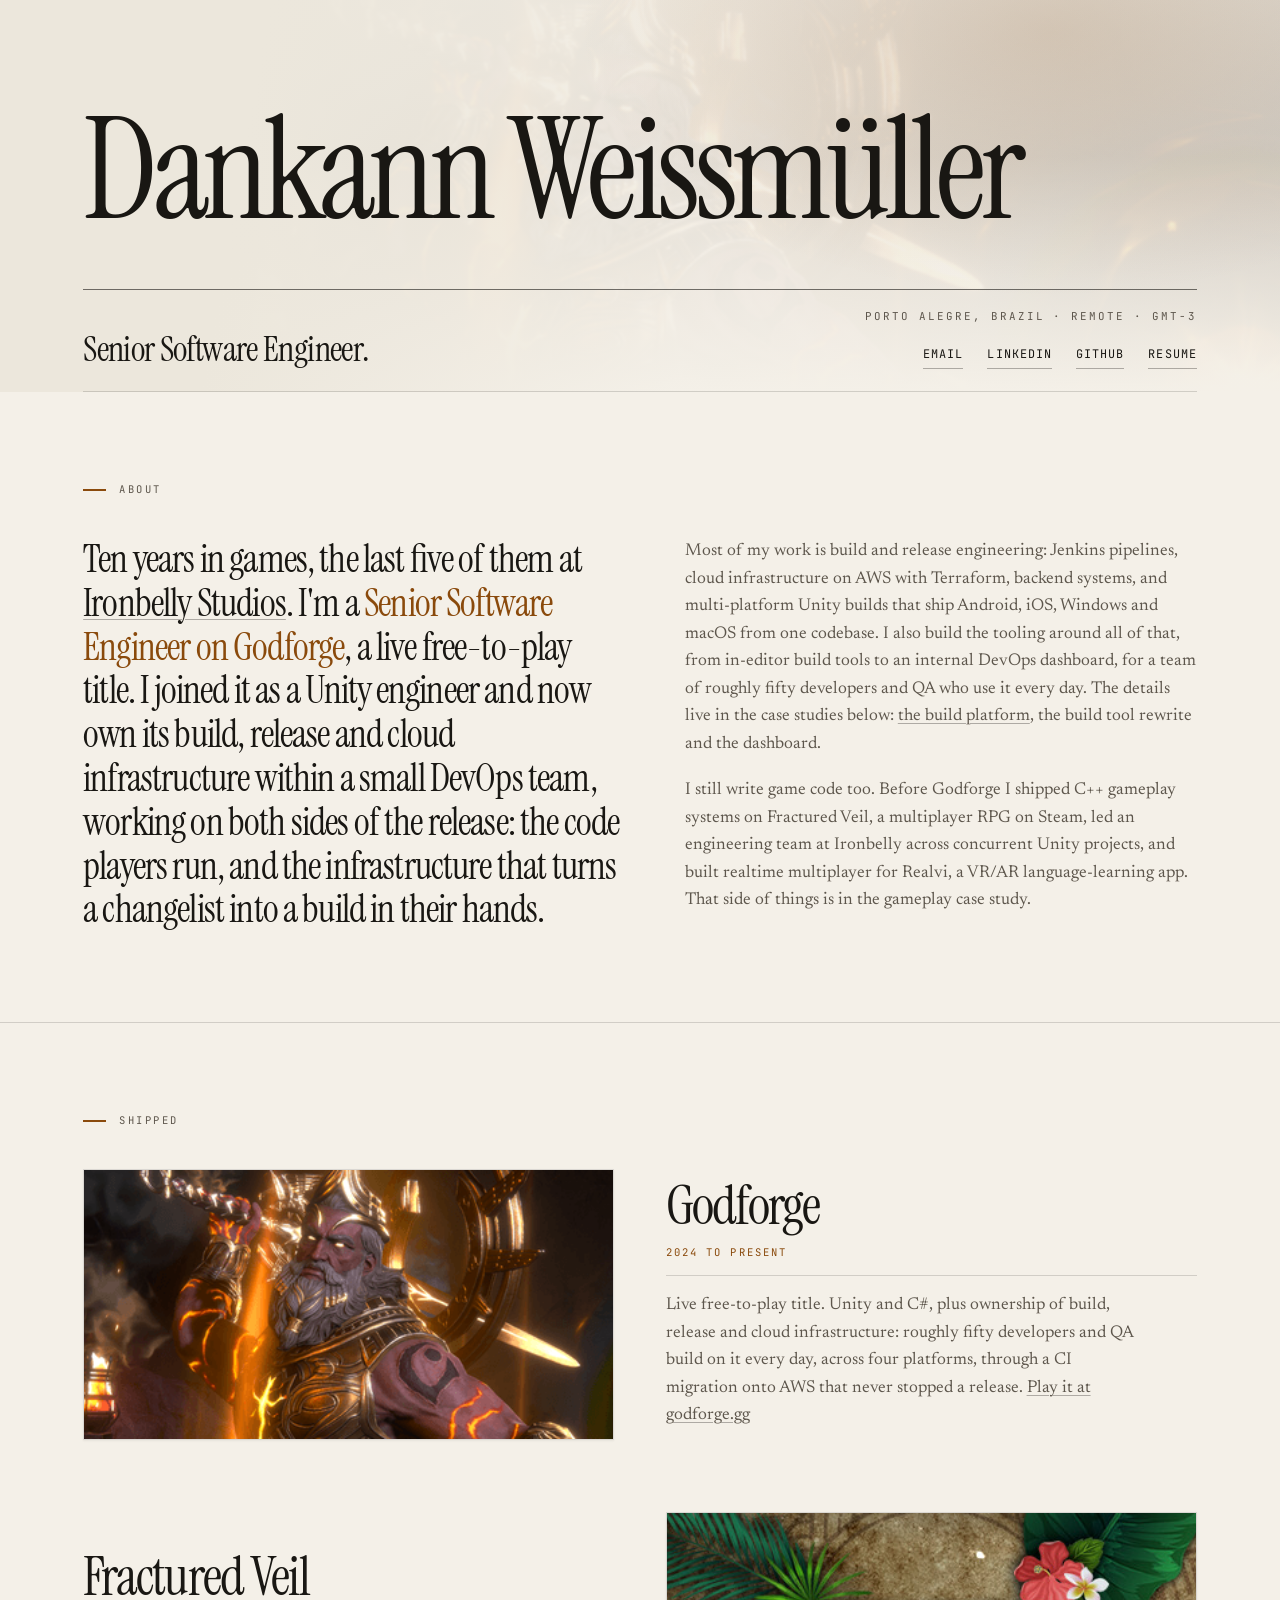
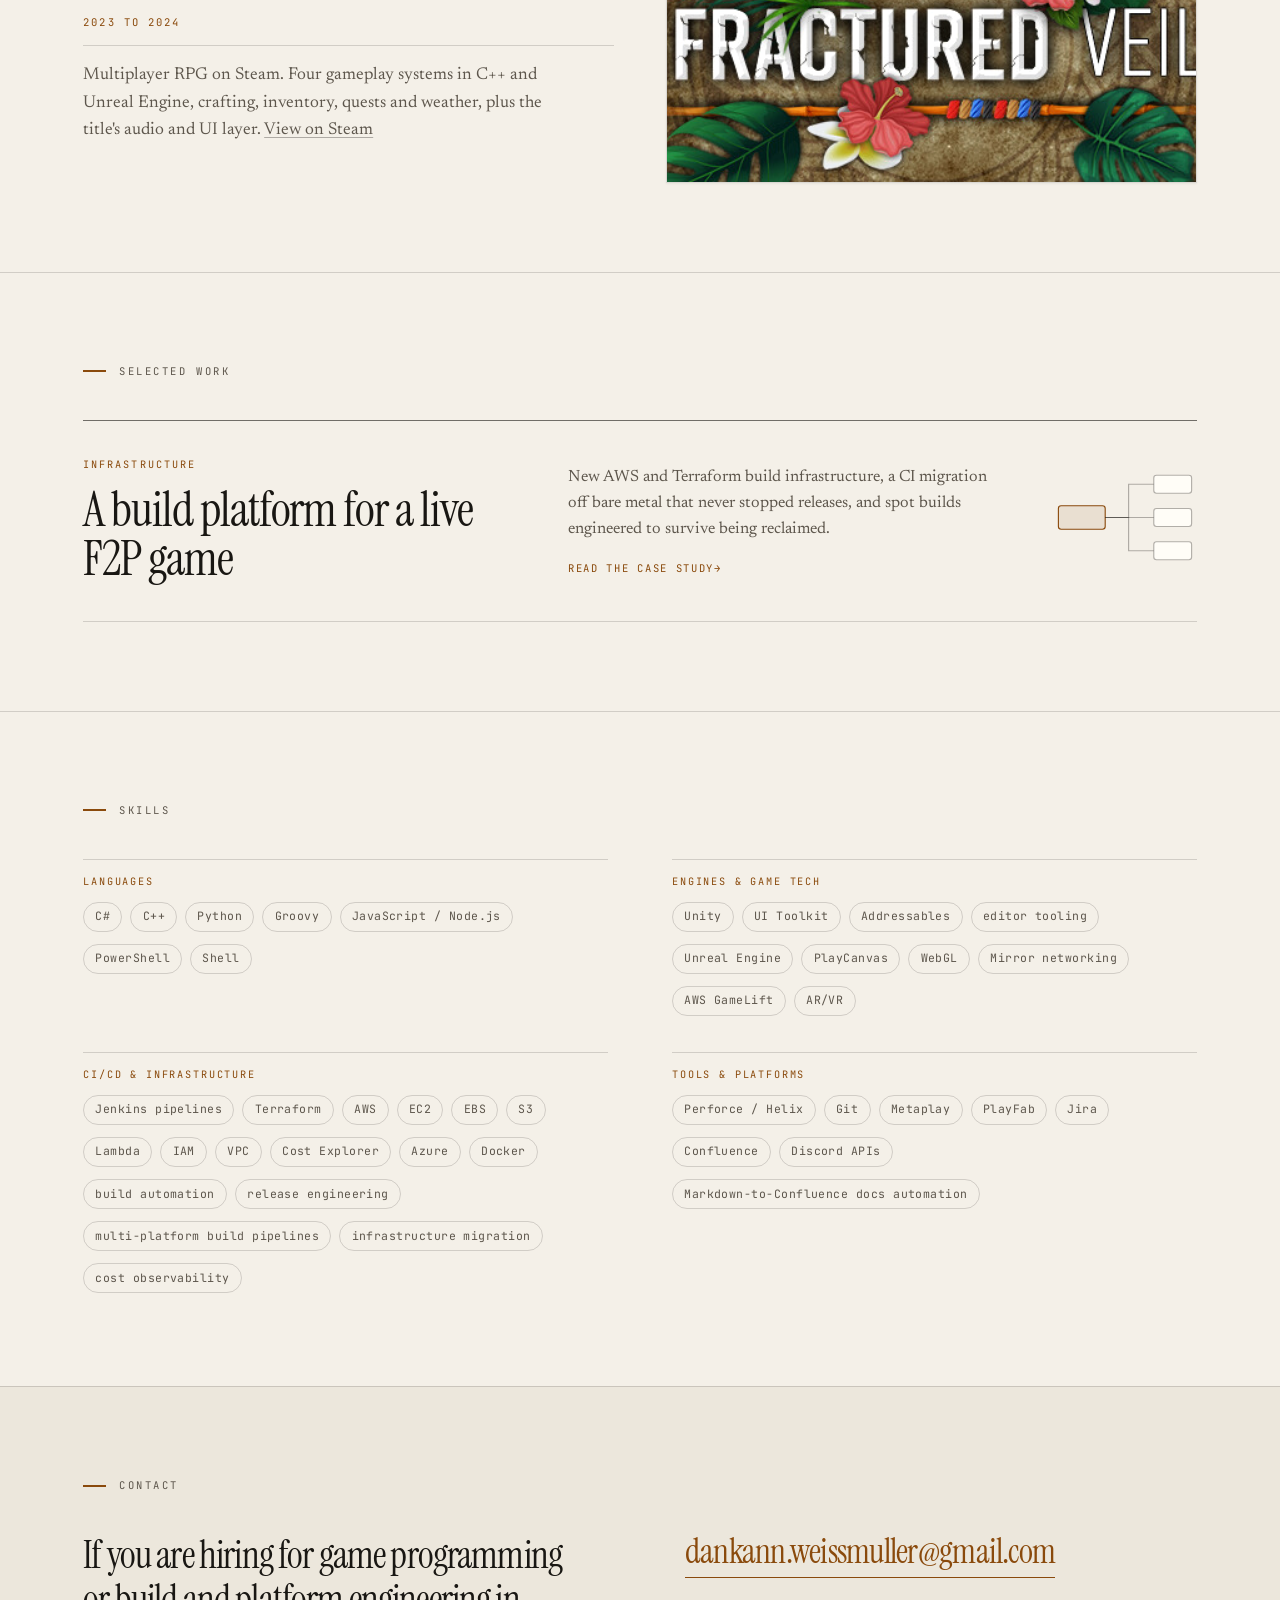
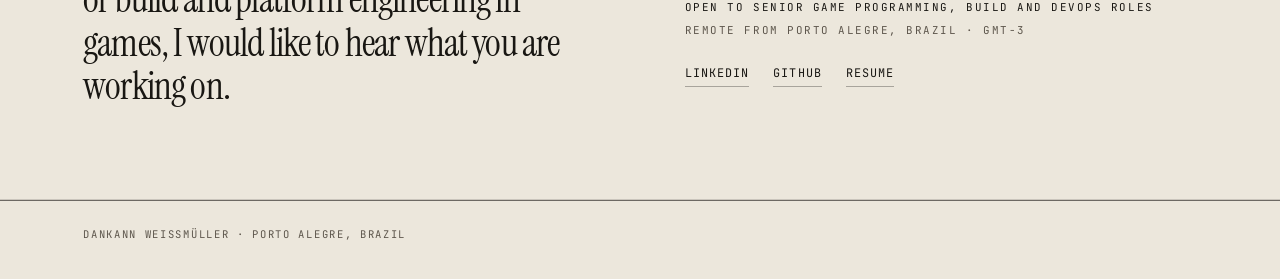
==== index.html @ a7f3e9cd "[Portfolio] Trim build platform passages, add masthead resume link, unpublish unreviewed case studie" ====
<!DOCTYPE html>
<html lang="en">
<head>
<meta charset="utf-8">
<meta name="viewport" content="width=device-width, initial-scale=1">
<title>Dankann Weissmüller · Senior Software Engineer</title>
<meta name="description" content="Senior software engineer, ten years in games. Unity and C# gameplay and editor tooling, plus the Jenkins, Terraform and AWS build infrastructure that ships live titles.">
<meta name="robots" content="index, follow">
<meta name="theme-color" content="#0c0b0a" media="(prefers-color-scheme: dark)">
<meta name="theme-color" content="#f4f0e8" media="(prefers-color-scheme: light)">
<meta property="og:type" content="website">
<meta property="og:title" content="Dankann Weissmüller · Senior Software Engineer">
<meta property="og:description" content="Senior software engineer in games. Unity, C#, Jenkins, Terraform, AWS.">
<meta property="og:url" content="https://dankann.github.io/">
<meta property="og:image" content="https://dankann.github.io/assets/img/godforge.png">
<link rel="canonical" href="https://dankann.github.io/">
<link rel="icon" href="data:image/svg+xml,%3Csvg xmlns='http://www.w3.org/2000/svg' viewBox='0 0 64 64'%3E%3Crect width='64' height='64' rx='13' fill='%230e1014'/%3E%3Ctext x='32' y='41' text-anchor='middle' font-family='Helvetica,Arial,sans-serif' font-size='24' font-weight='700' letter-spacing='-1' fill='%23e0a458'%3EDW%3C/text%3E%3C/svg%3E">
<link rel="preconnect" href="https://fonts.googleapis.com">
<link rel="preconnect" href="https://fonts.gstatic.com" crossorigin>
<link rel="stylesheet" href="https://fonts.googleapis.com/css2?family=Instrument+Serif:ital@0;1&family=JetBrains+Mono:wght@400;500&family=Newsreader:opsz,wght@6..72,400;6..72,600&display=swap">
<link rel="stylesheet" href="style.css">
<script type="application/ld+json">
{
  "@context": "https://schema.org",
  "@type": "ProfilePage",
  "mainEntity": {
    "@type": "Person",
    "name": "Dankann Weissmüller",
    "jobTitle": "Senior Software Engineer",
    "url": "https://dankann.github.io/",
    "image": "https://dankann.github.io/assets/img/godforge.png",
    "sameAs": [
      "https://www.linkedin.com/in/dankannweissmuller",
      "https://github.com/Dankann"
    ]
  }
}
</script>
</head>
<body class="motion-reveal">

<header class="masthead">
  <div class="mast-art" aria-hidden="true"><img src="assets/img/godforge.png" alt="" width="640" height="200"></div>
  <div class="mast-scrim" aria-hidden="true"></div>
  <div class="wrap">
    <h1>Dankann Weissmüller</h1>
    <div class="mast-rule">
      <p class="tagline">Senior Software Engineer.</p>
      <div class="mast-side">
        <p class="meta">Porto Alegre, Brazil · Remote · GMT-3</p>
        <ul class="links">
          <li><a href="mailto:dankann.weissmuller@gmail.com">Email</a></li>
          <li><a href="https://www.linkedin.com/in/dankannweissmuller" rel="me noopener">LinkedIn</a></li>
          <li><a href="https://github.com/Dankann" rel="me noopener">GitHub</a></li>
          <li><a href="Dankann-Weissmuller-Resume.pdf" download>Resume</a></li>
        </ul>
      </div>
    </div>
  </div>
</header>

<main>

<section id="about">
  <div class="wrap">
    <p class="eyebrow">About</p>
    <div class="about-grid">
      <p class="standfirst reveal">Ten years in games, the last five of them at <a href="https://www.ironbellystudios.com/" rel="noopener">Ironbelly Studios</a>. I'm a <strong>Senior Software Engineer on Godforge</strong>, a live free-to-play title. I joined it as a Unity engineer and now own its build, release and cloud infrastructure within a small DevOps team, working on both sides of the release: the code players run, and the infrastructure that turns a changelist into a build in their hands.</p>
      <div class="rest reveal">
        <p>Most of my work is build and release engineering: Jenkins pipelines, cloud infrastructure on AWS with Terraform, backend systems, and multi-platform Unity builds that ship Android, iOS, Windows and macOS from one codebase. I also build the tooling around all of that, from in-editor build tools to an internal DevOps dashboard, for a team of roughly fifty developers and QA who use it every day. The details live in the case studies below: <a href="work/build-platform.html">the build platform</a>, the build tool rewrite and the dashboard.</p>
        <p>I still write game code too. Before Godforge I shipped C++ gameplay systems on Fractured Veil, a multiplayer RPG on Steam, led an engineering team at Ironbelly across concurrent Unity projects, and built realtime multiplayer for Realvi, a VR/AR language-learning app. That side of things is in the gameplay case study.</p>
      </div>
    </div>
  </div>
</section>

<section id="shipped">
  <div class="wrap">
    <p class="eyebrow">Shipped</p>
    <ul class="plates">
      <li class="plate reveal">
        <div class="frame"><a href="https://godforge.gg/" rel="noopener"><img src="assets/img/godforge.png" alt="Godforge key art" width="640" height="200" loading="lazy"><video class="hover-vid" src="assets/vid/godforge.mp4" muted loop playsinline preload="none" aria-hidden="true" tabindex="-1"></video></a></div>
        <div>
          <span class="title"><a href="https://godforge.gg/" rel="noopener">Godforge</a></span>
          <span class="when">2024 to present</span>
          <span class="what">Live free-to-play title. Unity and C#, plus ownership of build, release and cloud infrastructure: roughly fifty developers and QA build on it every day, across four platforms, through a CI migration onto AWS that never stopped a release. <a href="https://godforge.gg/" rel="noopener">Play it at godforge.gg</a></span>
        </div>
      </li>
      <li class="plate reveal">
        <div class="frame"><a href="https://store.steampowered.com/app/1128500/Fractured_Veil/" rel="noopener"><img src="assets/img/fractured-veil.jpg" alt="Fractured Veil key art" width="460" height="215" loading="lazy"><video class="hover-vid" src="assets/vid/fractured-veil.mp4" muted loop playsinline preload="none" aria-hidden="true" tabindex="-1"></video></a></div>
        <div>
          <span class="title"><a href="https://store.steampowered.com/app/1128500/Fractured_Veil/" rel="noopener">Fractured Veil</a></span>
          <span class="when">2023 to 2024</span>
          <span class="what">Multiplayer RPG on Steam. Four gameplay systems in C++ and Unreal Engine, crafting, inventory, quests and weather, plus the title's audio and UI layer. <a href="https://store.steampowered.com/app/1128500/Fractured_Veil/" rel="noopener">View on Steam</a></span>
        </div>
      </li>
    </ul>
  </div>
</section>

<section id="work">
  <div class="wrap">
    <p class="eyebrow">Selected work</p>
    <ul class="index">
      <li><a href="work/build-platform.html">
        <div>
          <p class="k">Infrastructure</p>
          <h3>A build platform for a live F2P game</h3>
        </div>
        <div class="col2">
          <p>New AWS and Terraform build infrastructure, a CI migration off bare metal that never stopped releases, and spot builds engineered to survive being reclaimed.</p>
          <span class="more">Read the case study</span>
        </div>
        <svg class="fig" viewBox="0 0 160 110" aria-hidden="true" focusable="false">
          <rect class="dg-box-accent" x="6" y="42" width="52" height="26" rx="3"/>
          <path class="dg-line" d="M58,55 H84 V18 H112"/>
          <path class="dg-line" d="M58,55 H112"/>
          <path class="dg-line" d="M58,55 H84 V92 H112"/>
          <rect class="dg-box" x="112" y="8" width="42" height="20" rx="3"/>
          <rect class="dg-box" x="112" y="45" width="42" height="20" rx="3"/>
          <rect class="dg-box" x="112" y="82" width="42" height="20" rx="3"/>
        </svg>
      </a></li>
    </ul>
  </div>
</section>

<section id="skills">
  <div class="wrap">
    <p class="eyebrow">Skills</p>
    <dl class="skills">
      <div class="reveal">
        <dt>Languages</dt>
        <dd>
          <ul class="tags">
            <li>C#</li>
            <li>C++</li>
            <li>Python</li>
            <li>Groovy</li>
            <li>JavaScript / Node.js</li>
            <li>PowerShell</li>
            <li>Shell</li>
          </ul>
        </dd>
      </div>
      <div class="reveal">
        <dt>Engines &amp; game tech</dt>
        <dd>
          <ul class="tags">
            <li>Unity</li>
            <li>UI Toolkit</li>
            <li>Addressables</li>
            <li>editor tooling</li>
            <li>Unreal Engine</li>
            <li>PlayCanvas</li>
            <li>WebGL</li>
            <li>Mirror networking</li>
            <li>AWS GameLift</li>
            <li>AR/VR</li>
          </ul>
        </dd>
      </div>
      <div class="reveal">
        <dt>CI/CD &amp; infrastructure</dt>
        <dd>
          <ul class="tags">
            <li>Jenkins pipelines</li>
            <li>Terraform</li>
            <li>AWS</li>
            <li>EC2</li>
            <li>EBS</li>
            <li>S3</li>
            <li>Lambda</li>
            <li>IAM</li>
            <li>VPC</li>
            <li>Cost Explorer</li>
            <li>Azure</li>
            <li>Docker</li>
            <li>build automation</li>
            <li>release engineering</li>
            <li>multi-platform build pipelines</li>
            <li>infrastructure migration</li>
            <li>cost observability</li>
          </ul>
        </dd>
      </div>
      <div class="reveal">
        <dt>Tools &amp; platforms</dt>
        <dd>
          <ul class="tags">
            <li>Perforce / Helix</li>
            <li>Git</li>
            <li>Metaplay</li>
            <li>PlayFab</li>
            <li>Jira</li>
            <li>Confluence</li>
            <li>Discord APIs</li>
            <li>Markdown-to-Confluence docs automation</li>
          </ul>
        </dd>
      </div>
    </dl>
  </div>
</section>

<section id="contact">
  <div class="wrap">
    <p class="eyebrow">Contact</p>
    <div class="contact-grid">
      <p class="invite reveal">If you are hiring for game programming or build and platform engineering in games, I would like to hear what you are working on.</p>
      <div class="contact-side reveal">
        <a class="cta" href="mailto:dankann.weissmuller@gmail.com">dankann.weissmuller@gmail.com</a>
        <p class="status">
          <span>Open to senior game programming, build and DevOps roles</span>
          <span>Remote from Porto Alegre, Brazil · GMT-3</span>
        </p>
        <ul class="links">
          <li><a href="https://www.linkedin.com/in/dankannweissmuller" rel="me noopener">LinkedIn</a></li>
          <li><a href="https://github.com/Dankann" rel="me noopener">GitHub</a></li>
          <li><a href="Dankann-Weissmuller-Resume.pdf" download>Resume</a></li>
        </ul>
      </div>
    </div>
  </div>
</section>

</main>

<footer>
  <div class="wrap">
    <p class="colophon">Dankann Weissmüller · Porto Alegre, Brazil</p>
  </div>
</footer>

<script src="assets/js/hover-video.js" defer></script>
</body>
</html>
---- style.css ----
/* Dankann Weissmüller, portfolio
   Editorial structure, cinematic surface. Dark first, light presentable.
   Motion is layered and gated at the bottom of this file. */

:root {
  --bg: #0c0b0a;
  --bg-deep: #070706;
  --panel: #141210;
  --text: #f3ede3;
  --muted: #9d9488;
  --line: rgba(243, 237, 227, 0.14);
  --line2: rgba(243, 237, 227, 0.32);
  --rule: rgba(243, 237, 227, 0.55);
  --accent: #e0a458;
  --accent-soft: rgba(224, 164, 88, 0.13);
  --glow: rgba(224, 164, 88, 0.26);
  --art-filter: saturate(1.02) contrast(1.04) brightness(0.86);
  --plate-shadow: 0 24px 60px rgba(0, 0, 0, 0.5);

  --serif: "Instrument Serif", Georgia, "Times New Roman", serif;
  --body: "Newsreader", Georgia, "Times New Roman", serif;
  --mono: "JetBrains Mono", ui-monospace, SFMono-Regular, "SF Mono", Menlo, Consolas, monospace;

  --wrap: 76rem;
  --prose: 34rem;
  --gut: clamp(1.25rem, 4vw, 3.25rem);
}

@media (prefers-color-scheme: light) {
  :root {
    --bg: #f4f0e8;
    --bg-deep: #ece7dc;
    --panel: #fffdf7;
    --text: #191713;
    --muted: #5d564c;
    --line: rgba(25, 23, 19, 0.16);
    --line2: rgba(25, 23, 19, 0.32);
    --rule: rgba(25, 23, 19, 0.6);
    --accent: #8a4a0c;
    --accent-soft: rgba(138, 74, 12, 0.1);
    --glow: rgba(138, 74, 12, 0.16);
    --art-filter: saturate(1.01) contrast(1.02);
    --plate-shadow: 0 1px 2px rgba(20, 20, 20, 0.06);
  }
}

*,
*::before,
*::after {
  box-sizing: border-box;
}

html {
  -webkit-text-size-adjust: 100%;
  scroll-behavior: smooth;
}

body {
  margin: 0;
  background: var(--bg);
  color: var(--text);
  font-family: var(--body);
  font-size: 1.075rem;
  line-height: 1.6;
  font-feature-settings: "kern", "liga";
  -webkit-font-smoothing: antialiased;
  overflow-wrap: break-word;
}

img {
  display: block;
  max-width: 100%;
}

p {
  margin: 0 0 1.1em;
  text-wrap: pretty;
}

h1,
h2,
h3 {
  margin: 0;
  font-family: var(--serif);
  font-weight: 400;
  line-height: 1.03;
  letter-spacing: -0.022em;
}

a {
  color: inherit;
  text-decoration-color: var(--line2);
  text-underline-offset: 3px;
  text-decoration-thickness: 1px;
}

a:hover {
  color: var(--accent);
  text-decoration-color: var(--accent);
}

:focus-visible {
  outline: 2px solid var(--accent);
  outline-offset: 3px;
  border-radius: 2px;
}

ul {
  margin: 0 0 1.1em;
  padding-left: 1.1em;
}

li {
  margin-bottom: 0.35em;
}

code {
  font-family: var(--mono);
  font-size: 0.85em;
}

.wrap {
  width: 100%;
  max-width: var(--wrap);
  margin: 0 auto;
  padding: 0 var(--gut);
}

/* Masthead ------------------------------------------------------------- */

.masthead {
  position: relative;
  isolation: isolate;
  overflow: hidden;
  padding: clamp(3rem, 9vw, 6.5rem) 0 0;
  background: var(--bg-deep);
}

.mast-art {
  position: absolute;
  inset: 0;
  z-index: -2;
}

.mast-art img {
  width: 100%;
  height: 100%;
  object-fit: cover;
  object-position: 68% 40%;
  filter: saturate(0.85) contrast(1.05) brightness(0.5);
  transform-origin: 60% 45%;
}

@media (prefers-color-scheme: light) {
  .mast-art img {
    filter: saturate(0.9) contrast(1.02) brightness(1.02);
    opacity: 0.5;
  }
}

.mast-scrim {
  position: absolute;
  inset: 0;
  z-index: -1;
  background:
    radial-gradient(46rem 26rem at 82% 8%, var(--glow), transparent 64%),
    linear-gradient(100deg, var(--bg-deep) 22%, rgba(12, 11, 10, 0.72) 52%, rgba(12, 11, 10, 0.42) 100%),
    linear-gradient(180deg, rgba(12, 11, 10, 0.5) 0%, rgba(12, 11, 10, 0.1) 40%, var(--bg) 100%);
}

@media (prefers-color-scheme: light) {
  .mast-scrim {
    background:
      radial-gradient(46rem 26rem at 82% 8%, var(--glow), transparent 64%),
      linear-gradient(100deg, var(--bg-deep) 20%, rgba(244, 240, 232, 0.8) 55%, rgba(244, 240, 232, 0.6) 100%),
      linear-gradient(180deg, rgba(244, 240, 232, 0.5) 0%, rgba(244, 240, 232, 0.2) 40%, var(--bg) 100%);
  }
}

.masthead h1 {
  font-size: clamp(3rem, 1.3rem + 9.4vw, 9.25rem);
  letter-spacing: -0.038em;
  line-height: 0.94;
  margin: 0 0 clamp(1.75rem, 5vw, 3.25rem);
  max-width: 18ch;
}

.mast-rule {
  display: grid;
  gap: 1.35rem;
  padding: 1.15rem 0 1.35rem;
  border-top: 1px solid var(--rule);
  border-bottom: 1px solid var(--line);
}

.tagline {
  font-family: var(--serif);
  font-size: clamp(1.45rem, 1.1rem + 1.5vw, 2.2rem);
  line-height: 1.12;
  letter-spacing: -0.018em;
  margin: 0;
}

.meta {
  font-family: var(--mono);
  font-size: 0.68rem;
  letter-spacing: 0.18em;
  text-transform: uppercase;
  color: var(--muted);
  margin: 0;
}

.links {
  display: flex;
  flex-wrap: wrap;
  gap: 0.45rem 1.5rem;
  list-style: none;
  margin: 0;
  padding: 0;
}

.links li {
  margin: 0;
}

.links a {
  display: inline-block;
  font-family: var(--mono);
  font-size: 0.74rem;
  letter-spacing: 0.09em;
  text-transform: uppercase;
  text-decoration: none;
  padding-bottom: 0.2rem;
  border-bottom: 1px solid var(--line2);
}

.links a:hover {
  border-color: var(--accent);
}

/* Sections ------------------------------------------------------------- */

section {
  padding: clamp(3.25rem, 7vw, 6rem) 0;
}

section + section {
  border-top: 1px solid var(--line);
}

.eyebrow {
  display: flex;
  align-items: center;
  gap: 0.85rem;
  font-family: var(--mono);
  font-size: 0.66rem;
  letter-spacing: 0.24em;
  text-transform: uppercase;
  color: var(--muted);
  margin: 0 0 clamp(1.75rem, 4vw, 2.5rem);
}

.eyebrow::before {
  content: "";
  width: 1.4rem;
  height: 2px;
  flex: none;
  background: var(--accent);
}

/* About ---------------------------------------------------------------- */

.about-grid {
  display: grid;
  gap: 1.75rem;
}

.standfirst {
  font-family: var(--serif);
  font-size: clamp(1.5rem, 1.15rem + 1.75vw, 2.4rem);
  line-height: 1.14;
  letter-spacing: -0.022em;
  margin: 0;
}

.standfirst strong {
  font-weight: 400;
  color: var(--accent);
}

.rest {
  color: var(--muted);
  max-width: var(--prose);
}

.rest p:last-child {
  margin-bottom: 0;
}

.rest strong {
  color: var(--text);
  font-weight: 600;
}

/* Shipped, as plates --------------------------------------------------- */

.plates {
  list-style: none;
  margin: 0;
  padding: 0;
  display: grid;
  gap: clamp(2.5rem, 6vw, 4.5rem);
}

.plate {
  display: grid;
  gap: 1.25rem;
  margin: 0;
}

.frame {
  position: relative;
  overflow: hidden;
  background: var(--panel);
  border: 1px solid var(--line);
  box-shadow: var(--plate-shadow);
}

.hover-vid {
  position: absolute;
  inset: 0;
  width: 100%;
  height: 100%;
  object-fit: cover;
  opacity: 0;
  transition: opacity 0.35s ease;
  pointer-events: none;
}

.frame.playing .hover-vid {
  opacity: 1;
}

body.motion-off .hover-vid {
  transition: none;
}

.frame img {
  width: 100%;
  height: clamp(10rem, 30vw, 15rem);
  object-fit: cover;
  object-position: 50% 42%;
  filter: var(--art-filter);
}

.frame::after {
  content: "";
  position: absolute;
  inset: 0;
  background: linear-gradient(180deg, transparent 45%, rgba(7, 7, 6, 0.35) 100%);
  pointer-events: none;
}

@media (prefers-color-scheme: light) {
  .frame::after {
    display: none;
  }
}

.plate .frame a {
  display: block;
}

.plate .title {
  display: block;
  font-family: var(--serif);
  font-size: clamp(2.1rem, 1.4rem + 2.6vw, 3.4rem);
  line-height: 0.98;
  letter-spacing: -0.032em;
  margin-bottom: 0.7rem;
}

.plate .title a {
  color: inherit;
  text-decoration: none;
}

.plate .title a:hover {
  color: var(--accent);
}

.plate .when {
  display: block;
  font-family: var(--mono);
  font-size: 0.66rem;
  letter-spacing: 0.2em;
  text-transform: uppercase;
  color: var(--accent);
  margin-bottom: 1rem;
  padding-bottom: 0.9rem;
  border-bottom: 1px solid var(--line);
}

.plate .what {
  display: block;
  color: var(--muted);
  max-width: 30rem;
}

/* Selected work, as an index ------------------------------------------- */

.index {
  list-style: none;
  margin: 0;
  padding: 0;
  border-top: 1px solid var(--rule);
}

.index li {
  margin: 0;
  border-bottom: 1px solid var(--line);
}

.index a {
  display: grid;
  gap: 1rem;
  padding: 1.7rem 0;
  text-decoration: none;
}

.index .k {
  font-family: var(--mono);
  font-size: 0.64rem;
  letter-spacing: 0.2em;
  text-transform: uppercase;
  color: var(--accent);
  margin: 0 0 0.8rem;
}

.index h3 {
  font-size: clamp(1.65rem, 1.15rem + 2.3vw, 3.05rem);
  max-width: 22ch;
}

.index p {
  color: var(--muted);
  max-width: 30rem;
  font-size: 1.02rem;
  margin: 0;
}

.index .col2 {
  display: grid;
  gap: 1.1rem;
  justify-items: start;
}

.index .more {
  font-family: var(--mono);
  font-size: 0.66rem;
  letter-spacing: 0.16em;
  text-transform: uppercase;
  color: var(--accent);
}

.index .more::after {
  content: " \2192";
  display: inline-block;
}

/* Schematic fragments. Desktop only, the index stays text on small screens. */
.index .fig {
  display: none;
  width: 100%;
  height: auto;
}

/* Skills --------------------------------------------------------------- */

.skills {
  display: grid;
  gap: 2rem;
  margin: 0;
}

.skills dt {
  font-family: var(--mono);
  font-size: 0.64rem;
  letter-spacing: 0.18em;
  text-transform: uppercase;
  color: var(--accent);
  margin-bottom: 0.7rem;
  padding-top: 0.9rem;
  border-top: 1px solid var(--line);
}

.skills dd {
  margin: 0;
  color: var(--muted);
  font-size: 1.02rem;
}

.skills .tags {
  list-style: none;
  margin: 0;
  padding: 0;
  display: flex;
  flex-wrap: wrap;
  gap: 0.5rem;
}

.skills .tags li {
  font-family: var(--mono);
  font-size: 0.72rem;
  letter-spacing: 0.04em;
  padding: 0.3rem 0.7rem;
  border: 1px solid var(--line);
  border-radius: 999px;
  color: var(--muted);
}

/* Footer --------------------------------------------------------------- */

footer {
  border-top: 1px solid var(--rule);
  padding: 2.75rem 0 4.5rem;
  background: var(--bg-deep);
}

footer .links {
  margin-bottom: 1.5rem;
}

/* Home page: the contact panel above already carries the links. */
body:has(#contact) footer {
  padding: 1.6rem 0 2.25rem;
}

.colophon {
  font-family: var(--mono);
  font-size: 0.66rem;
  letter-spacing: 0.16em;
  text-transform: uppercase;
  color: var(--muted);
  margin: 0;
}

@media (min-width: 52rem) {
  .mast-rule {
    grid-template-columns: 1fr auto;
    align-items: end;
    gap: 2.5rem;
  }

  .mast-side {
    display: grid;
    gap: 1rem;
    justify-items: end;
    text-align: right;
  }

  .about-grid {
    grid-template-columns: 1.05fr 1fr;
    gap: clamp(2rem, 5vw, 5rem);
    align-items: start;
  }

  .plate {
    grid-template-columns: 1fr 1fr;
    gap: clamp(1.75rem, 4vw, 4rem);
    align-items: center;
  }

  .plate:nth-child(even) .frame {
    order: 2;
  }

  .frame img {
    height: clamp(12rem, 21vw, 18rem);
  }

  .index a {
    grid-template-columns: 1fr 1fr 9rem;
    gap: clamp(1.5rem, 3.5vw, 3.75rem);
    align-items: start;
    padding: 2.25rem 0;
  }

  .index .col2 {
    padding-top: 0.45rem;
  }

  .index .fig {
    display: block;
    margin-top: 0.7rem;
  }

  .skills {
    grid-template-columns: 1fr 1fr;
    gap: 2rem clamp(2rem, 5vw, 5rem);
  }
}

/* Contact ---------------------------------------------------------------- */

/* The closing panel owns every contact link on the page, so the footer below
   it is a colophon only. One entry point per destination. */
#contact {
  background: var(--bg-deep);
  border-bottom: 1px solid var(--line);
}

.contact-grid {
  display: grid;
  gap: 2rem;
}

.invite {
  font-family: var(--serif);
  font-size: clamp(1.5rem, 1.15rem + 1.75vw, 2.4rem);
  line-height: 1.14;
  letter-spacing: -0.022em;
  margin: 0;
  max-width: 30ch;
}

.contact-side {
  display: grid;
  gap: 1.35rem;
  justify-items: start;
  align-content: start;
}

.cta {
  font-family: var(--serif);
  font-size: clamp(1.35rem, 1rem + 1.6vw, 2.1rem);
  line-height: 1.1;
  letter-spacing: -0.022em;
  text-decoration: none;
  color: var(--accent);
  padding-bottom: 0.35rem;
  border-bottom: 1px solid var(--accent);
  overflow-wrap: anywhere;
}

.cta:hover {
  color: var(--text);
  border-color: var(--text);
}

/* The status line: availability, location, timezone. One mono line per
   fact, no widget chrome, no indicator dot. */
.status {
  display: grid;
  gap: 0.4rem;
  font-family: var(--mono);
  font-size: 0.68rem;
  letter-spacing: 0.14em;
  text-transform: uppercase;
  line-height: 1.5;
  color: var(--muted);
  margin: 0;
}

.status span:first-child {
  color: var(--text);
}

@media (min-width: 52rem) {
  .contact-grid {
    grid-template-columns: 1.05fr 1fr;
    gap: clamp(2rem, 5vw, 5rem);
    align-items: start;
  }
}

/* Technical detail disclosure -------------------------------------------- */

.detail {
  max-width: 38rem;
  margin: 2rem 0 0;
  padding: 0 0 0.25rem;
  border-top: 1px solid var(--line);
  border-bottom: 1px solid var(--line);
}

.detail > summary {
  display: flex;
  align-items: baseline;
  gap: 0.7rem;
  padding: 0.95rem 0;
  cursor: pointer;
  font-family: var(--mono);
  font-size: 0.68rem;
  letter-spacing: 0.16em;
  text-transform: uppercase;
  color: var(--accent);
  list-style: none;
}

.detail > summary::-webkit-details-marker {
  display: none;
}

.detail > summary::before {
  content: "+";
  font-size: 0.9rem;
  line-height: 1;
  color: var(--accent);
}

.detail[open] > summary::before {
  content: "\2212";
}

.detail > summary:hover {
  color: var(--text);
}

.detail > summary:hover::before {
  color: var(--text);
}

.detail ul {
  margin: 0 0 1.1rem;
  padding-left: 1.1em;
}

.detail ul li {
  color: var(--muted);
}

/* Case study ------------------------------------------------------------ */

.topbar {
  padding: 1.5rem 0 0;
  background: var(--bg-deep);
}

.back {
  font-family: var(--mono);
  font-size: 0.7rem;
  letter-spacing: 0.14em;
  text-transform: uppercase;
  text-decoration: none;
  color: var(--muted);
}

.back:hover {
  color: var(--accent);
}

.case-head {
  position: relative;
  isolation: isolate;
  overflow: hidden;
  padding: clamp(2.5rem, 7vw, 4.5rem) 0 2.75rem;
  background: var(--bg-deep);
}

.case-head::before {
  content: "";
  position: absolute;
  inset: 0;
  z-index: -1;
  background: radial-gradient(40rem 22rem at 86% -15%, var(--glow), transparent 68%);
}

.case-head .eyebrow {
  margin-bottom: 1.25rem;
}

.case-head h1 {
  font-size: clamp(2.2rem, 1.3rem + 4.2vw, 4.4rem);
  letter-spacing: -0.032em;
  max-width: 20ch;
  margin-bottom: 1.35rem;
}

.standfirst,
.case-head .standfirst {
  max-width: 44rem;
}

.case-head .standfirst {
  color: var(--text);
  font-size: clamp(1.2rem, 1rem + 1vw, 1.65rem);
  line-height: 1.28;
}

.case-head .standfirst a {
  text-decoration-color: var(--accent);
}

.facts {
  display: grid;
  grid-template-columns: repeat(auto-fit, minmax(9rem, 1fr));
  gap: 1.2rem 2rem;
  margin: 2.5rem 0 0;
  padding-top: 1.5rem;
  border-top: 1px solid var(--line);
}

.facts dt {
  font-family: var(--mono);
  font-size: 0.6rem;
  letter-spacing: 0.18em;
  text-transform: uppercase;
  color: var(--muted);
  margin-bottom: 0.35rem;
}

.facts dd {
  margin: 0;
  font-size: 0.98rem;
  line-height: 1.35;
  color: var(--text);
}

.case {
  padding: 3.25rem 0 5rem;
}

.case p,
.case ul,
.case h2 {
  max-width: 38rem;
}

.case p {
  color: var(--muted);
}

.case strong {
  color: var(--text);
  font-weight: 600;
}

.case h2 {
  font-size: clamp(1.55rem, 1.2rem + 1.1vw, 2.1rem);
  margin: 3.25rem 0 1.1rem;
  padding-top: 1.2rem;
  border-top: 1px solid var(--line);
}

.case h2:first-child {
  margin-top: 0;
  padding-top: 0;
  border-top: 0;
}

.case ul li {
  color: var(--muted);
  margin-bottom: 0.6em;
}

.case ul li::marker {
  color: var(--accent);
}

.stack {
  display: flex;
  flex-wrap: wrap;
  gap: 0.4rem;
  list-style: none;
  padding: 0;
  margin: 2.5rem 0 0;
  max-width: 38rem;
}

.stack li {
  font-family: var(--mono);
  font-size: 0.68rem;
  letter-spacing: 0.06em;
  padding: 0.3rem 0.6rem;
  border: 1px solid var(--line);
  color: var(--muted);
  background: var(--panel);
  margin: 0;
}

figure {
  max-width: 100%;
  margin: 2.75rem 0;
  padding: 1.35rem 1.35rem 1.1rem;
  background: var(--panel);
  border: 1px solid var(--line);
  overflow-x: auto;
}

figure svg {
  display: block;
  width: 100%;
  min-width: 44rem;
  height: auto;
}

figcaption {
  font-family: var(--mono);
  font-size: 0.7rem;
  line-height: 1.65;
  color: var(--muted);
  margin-top: 1rem;
  min-width: 44rem;
}

figure.video {
  padding: 0;
  overflow: hidden;
}

figure.video .frame {
  aspect-ratio: 16 / 9;
  border: 0;
  box-shadow: none;
}

figure.video .frame::after {
  display: none;
}

figure.video iframe {
  display: block;
  width: 100%;
  height: 100%;
  border: 0;
}

figure.video figcaption {
  min-width: 0;
  margin: 0;
  padding: 0.9rem 1.25rem 1rem;
}

/* Diagram primitives */

.dg-box {
  fill: var(--panel);
  stroke: var(--line2);
  stroke-width: 1.25;
}

.dg-box-accent {
  fill: var(--accent-soft);
  stroke: var(--accent);
  stroke-width: 1.25;
}

.dg-zone {
  fill: none;
  stroke: var(--line2);
  stroke-width: 1;
  stroke-dasharray: 5 5;
}

.dg-line {
  fill: none;
  stroke: var(--line2);
  stroke-width: 1.25;
}

.dg-line-accent {
  fill: none;
  stroke: var(--accent);
  stroke-width: 1.25;
}

.dg-arrow {
  fill: var(--line2);
}

.dg-arrow-accent {
  fill: var(--accent);
}

.dg-t {
  fill: var(--text);
  font-family: var(--body);
  font-size: 15px;
  font-weight: 600;
}

.dg-s {
  fill: var(--muted);
  font-family: var(--mono);
  font-size: 12px;
  letter-spacing: 0.04em;
}

.dg-a {
  fill: var(--accent);
  font-family: var(--body);
  font-size: 15px;
  font-weight: 600;
}

/* Projects page: per-title depth ---------------------------------------- */

/* Unfilled content. Deliberately loud: this must not reach production
   unnoticed. Search the project for "tbd" to find every one. */
.tbd {
  font-family: var(--mono);
  font-size: 0.82em;
  letter-spacing: 0.02em;
  color: var(--accent);
  background: var(--accent-soft);
  border-bottom: 1px dashed var(--accent);
  padding: 0.05em 0.3em;
}

.case .case-lede {
  max-width: 38rem;
  font-family: var(--serif);
  font-size: clamp(1.25rem, 1.05rem + 0.9vw, 1.7rem);
  line-height: 1.24;
  letter-spacing: -0.018em;
  color: var(--text);
  margin: 0 0 clamp(2.5rem, 6vw, 4rem);
}

/* Projects page: the timeline -------------------------------------------
   Read forwards, 2016 to 2019. One row per release: the year column is a
   real timeline, a continuous rule with a node at each year, and the row
   carries screenshot, title, summary and platform on one line. The
   contributions sit under it behind a disclosure. */

.case .case-lede {
  max-width: 38rem;
  font-family: var(--serif);
  font-size: clamp(1.25rem, 1.05rem + 0.9vw, 1.7rem);
  line-height: 1.24;
  letter-spacing: -0.018em;
  color: var(--text);
  margin: 0 0 clamp(2.5rem, 6vw, 4rem);
}

.rows {
  position: relative;
  list-style: none;
  margin: 0;
  padding: 0;
  border-top: 1px solid var(--rule);
}

/* The connecting rule, running down the year column through every
   release and fading out after the last one. */
.rows::before {
  content: "";
  position: absolute;
  left: 0.3rem;
  top: 3.1rem;
  bottom: 1.5rem;
  width: 1px;
  background: linear-gradient(180deg, var(--accent) 0%, var(--line2) 14%, var(--line2) 78%, transparent 100%);
}

.rows-head {
  display: none;
}

.row {
  position: relative;
  display: grid;
  gap: 0.75rem 1.25rem;
  margin: 0;
  padding: 1.3rem 0;
  border-bottom: 1px solid var(--line);
  align-items: start;
}

/* The year, and its node on the rule. */
.case .row-year {
  position: relative;
  display: block;
  padding-left: 1.5rem;
  font-family: var(--serif);
  font-size: clamp(1.5rem, 1.25rem + 1vw, 2.1rem);
  line-height: 1;
  letter-spacing: -0.03em;
  color: var(--accent);
}

.case .row-year::before {
  content: "";
  position: absolute;
  left: 0;
  top: 0.28em;
  width: 0.62rem;
  height: 0.62rem;
  background: var(--bg);
  border: 1px solid var(--accent);
  border-radius: 50%;
  box-shadow: 0 0 0 0.28rem var(--bg);
}

.row:hover .row-year::before {
  background: var(--accent);
}

.row-thumb.slot {
  margin: 0;
  max-width: 11rem;
}

.row-thumb .slot-label {
  font-size: 0.56rem;
}

.row-thumb img,
img.row-thumb {
  display: block;
  width: 100%;
  max-width: 11rem;
  height: auto;
  aspect-ratio: 16 / 9;
  object-fit: cover;
  border: 1px solid var(--line);
  filter: var(--art-filter);
}

.case .row-main h2 {
  font-size: clamp(1.15rem, 1rem + 0.7vw, 1.5rem);
  letter-spacing: -0.024em;
  margin: 0 0 0.35rem;
  padding: 0;
  border-top: 0;
  max-width: 24ch;
}

.case .row-what {
  color: var(--muted);
  font-size: 0.96rem;
  margin: 0;
  max-width: 34rem;
}

.case .row-spec {
  display: flex;
  flex-wrap: wrap;
  gap: 0.2rem 0.9rem;
  font-family: var(--mono);
  font-size: 0.6rem;
  letter-spacing: 0.16em;
  text-transform: uppercase;
  color: var(--muted);
  margin: 0;
}

.row-more .detail {
  margin: 0;
  border: 0;
  max-width: none;
}

.row-more .detail > summary {
  padding: 0.2rem 0;
  font-size: 0.62rem;
}

.case .title-links {
  font-family: var(--mono);
  font-size: 0.7rem;
  letter-spacing: 0.06em;
  color: var(--muted);
  margin: 0;
}

.case .rows-close {
  color: var(--muted);
  max-width: 38rem;
  margin: clamp(2rem, 4vw, 3rem) 0 0;
}

/* Screenshot placeholder, same box as a real image so the swap is free. */
.slot {
  display: grid;
  place-items: center;
  width: 100%;
  aspect-ratio: 16 / 9;
  background: var(--panel);
  border: 1px dashed var(--line2);
}

.slot-label {
  font-family: var(--mono);
  font-size: 0.62rem;
  letter-spacing: 0.18em;
  text-transform: uppercase;
  text-align: center;
  line-height: 1.7;
  color: var(--muted);
}

@media (min-width: 62rem) {
  .rows-head {
    display: grid;
    grid-template-columns: 6rem 11rem 1fr auto;
    column-gap: 1.75rem;
    padding: 0 0 0.65rem;
    font-family: var(--mono);
    font-size: 0.58rem;
    letter-spacing: 0.2em;
    text-transform: uppercase;
    color: var(--muted);
  }

  .rows-head span:last-child {
    text-align: right;
  }

  .rows::before {
    top: 4rem;
  }

  .row {
    grid-template-columns: 6rem 11rem 1fr auto;
    column-gap: 1.75rem;
    row-gap: 0.6rem;
    align-items: baseline;
  }

  .row-thumb.slot,
  .row-thumb {
    grid-row: span 2;
    align-self: start;
  }

  .case .row-year {
    grid-row: span 2;
  }

  .row-spec {
    text-align: right;
    padding-top: 0.35rem;
  }

  .row-more {
    grid-column: 3 / -1;
  }
}

/* ======================================================================
   MOTION. Four levels, selected with a class on <body>:

     (no class)          hover and focus response only
     .motion-off         nothing moves at all
     .motion-reveal      hover + scroll-linked reveals   <- shipped default
     .motion-cinematic   reveals + masthead entrance, drifting glow,
                         slow key art zoom

   Scroll reveals use animation-timeline: view(), so they are CSS only and
   degrade to no animation in browsers without it. Every level respects
   prefers-reduced-motion.
   ====================================================================== */

/* Level 1 and up: hover and focus response. */
body:not(.motion-off) a,
body:not(.motion-off) .links a,
body:not(.motion-off) .index h3,
body:not(.motion-off) .frame img,
body:not(.motion-off) .index .more::after {
  transition: color 0.18s ease, border-color 0.18s ease,
    text-decoration-color 0.18s ease, transform 0.5s cubic-bezier(0.22, 1, 0.36, 1),
    filter 0.4s ease;
}

body:not(.motion-off) .index a:hover h3 {
  color: var(--accent);
}

body:not(.motion-off) .index a:hover .more::after {
  transform: translateX(5px);
}

body:not(.motion-off) .plate:hover .frame img {
  transform: scale(1.035);
  filter: saturate(1.06) contrast(1.05) brightness(0.95);
}

/* Level 2 and up: scroll-linked reveals, no script. */
@keyframes rise {
  from {
    opacity: 0;
    transform: translateY(1.75rem);
  }
  to {
    opacity: 1;
    transform: none;
  }
}

@keyframes wipe {
  from {
    clip-path: inset(0 100% 0 0);
  }
  to {
    clip-path: inset(0 0 0 0);
  }
}

@keyframes kenburns {
  from {
    transform: scale(1);
  }
  to {
    transform: scale(1.09);
  }
}

@keyframes drift {
  0%,
  100% {
    opacity: 0.85;
    transform: translate3d(0, 0, 0);
  }
  50% {
    opacity: 1;
    transform: translate3d(-1.5%, 1.5%, 0);
  }
}

@keyframes entrance {
  from {
    opacity: 0;
    transform: translateY(2.5rem);
  }
  to {
    opacity: 1;
    transform: none;
  }
}

@supports (animation-timeline: view()) {
  body.motion-reveal .reveal,
  body.motion-cinematic .reveal {
    animation: rise linear both;
    animation-timeline: view();
    animation-range: entry 4% cover 26%;
  }

  body.motion-cinematic .frame img {
    animation: kenburns linear both;
    animation-timeline: view();
    animation-range: cover 0% cover 100%;
  }

  body.motion-cinematic .index {
    animation: wipe linear both;
    animation-timeline: view();
    animation-range: entry 0% entry 60%;
  }
}

/* Level 3: the cinematic extras, on load and on loop. */
body.motion-cinematic .masthead h1,
body.motion-cinematic .mast-rule {
  animation: entrance 1s cubic-bezier(0.22, 1, 0.36, 1) both;
}

body.motion-cinematic .mast-rule {
  animation-delay: 0.12s;
}

body.motion-cinematic .mast-scrim {
  animation: drift 18s ease-in-out infinite;
}

body.motion-cinematic .mast-art img {
  animation: kenburns 24s ease-in-out infinite alternate;
}

@media (prefers-reduced-motion: reduce) {
  html {
    scroll-behavior: auto;
  }
  *,
  *::before,
  *::after {
    animation: none !important;
    transition: none !important;
  }
}
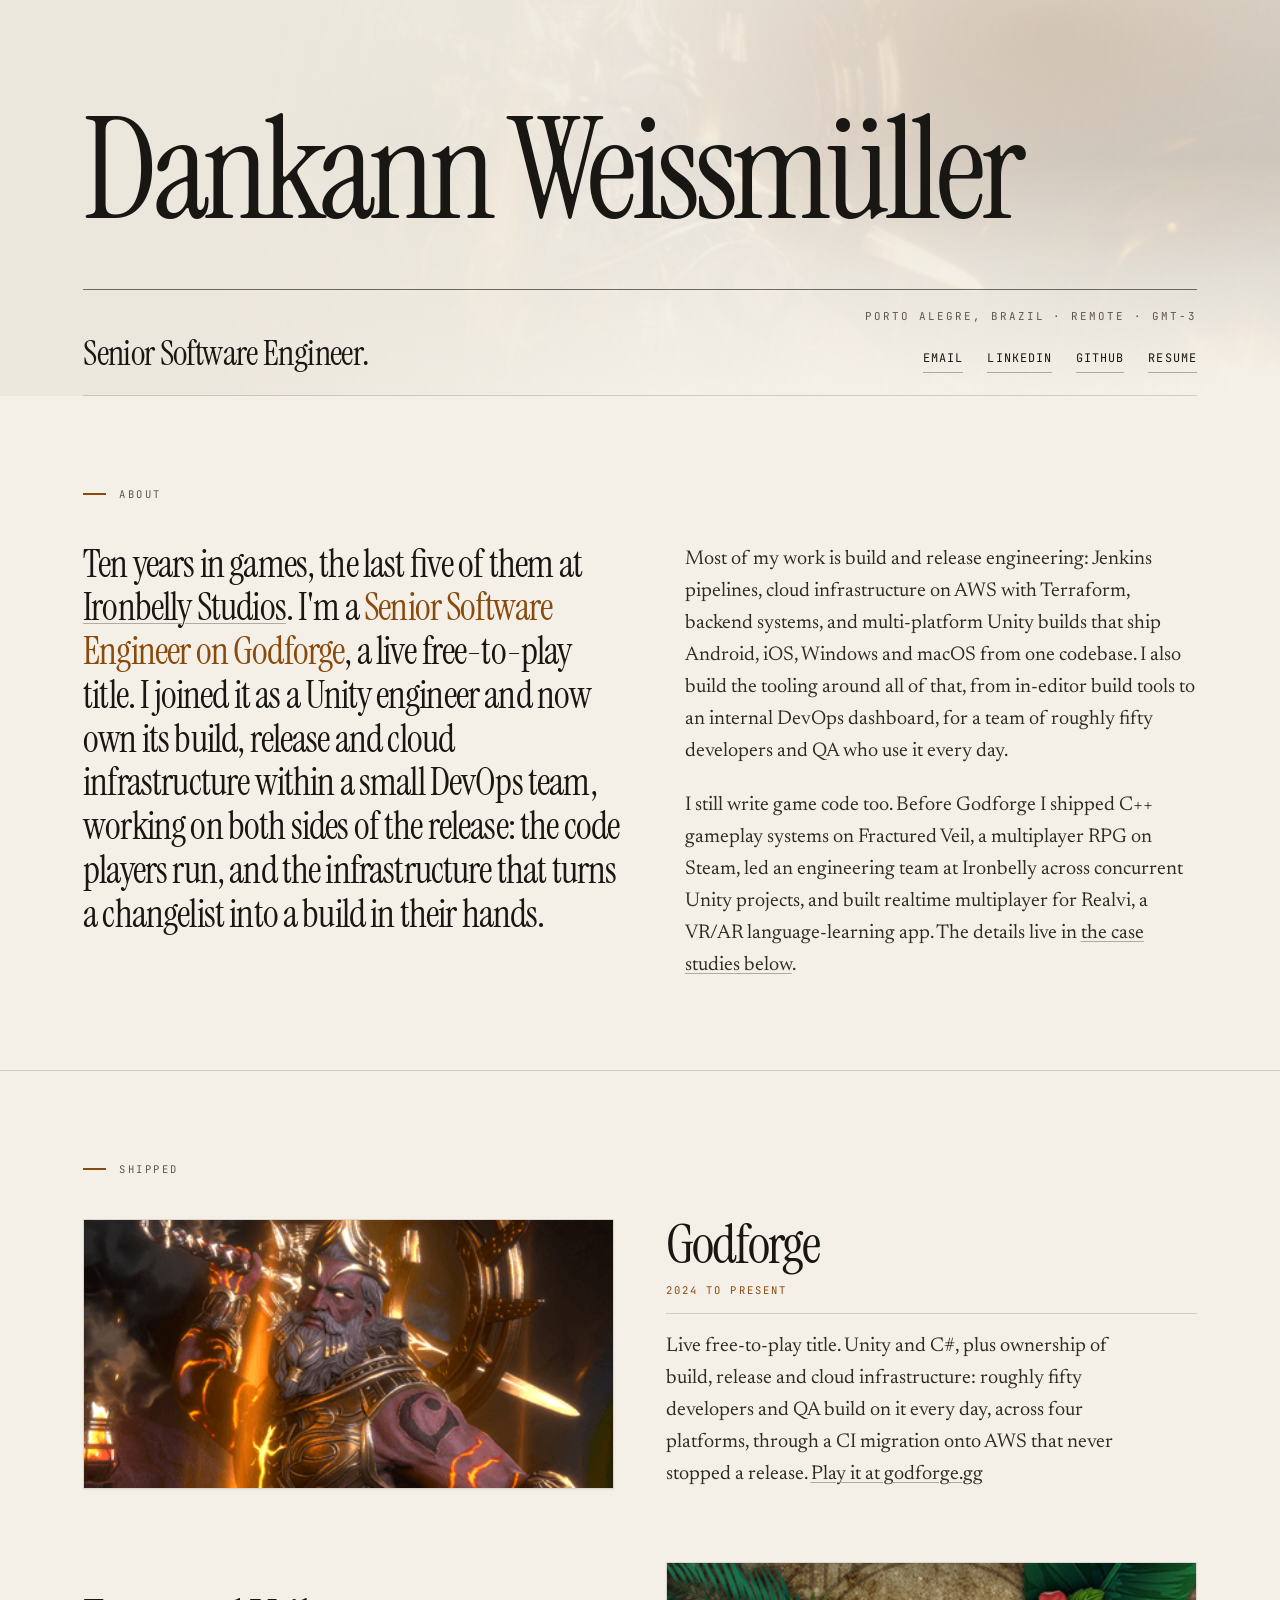
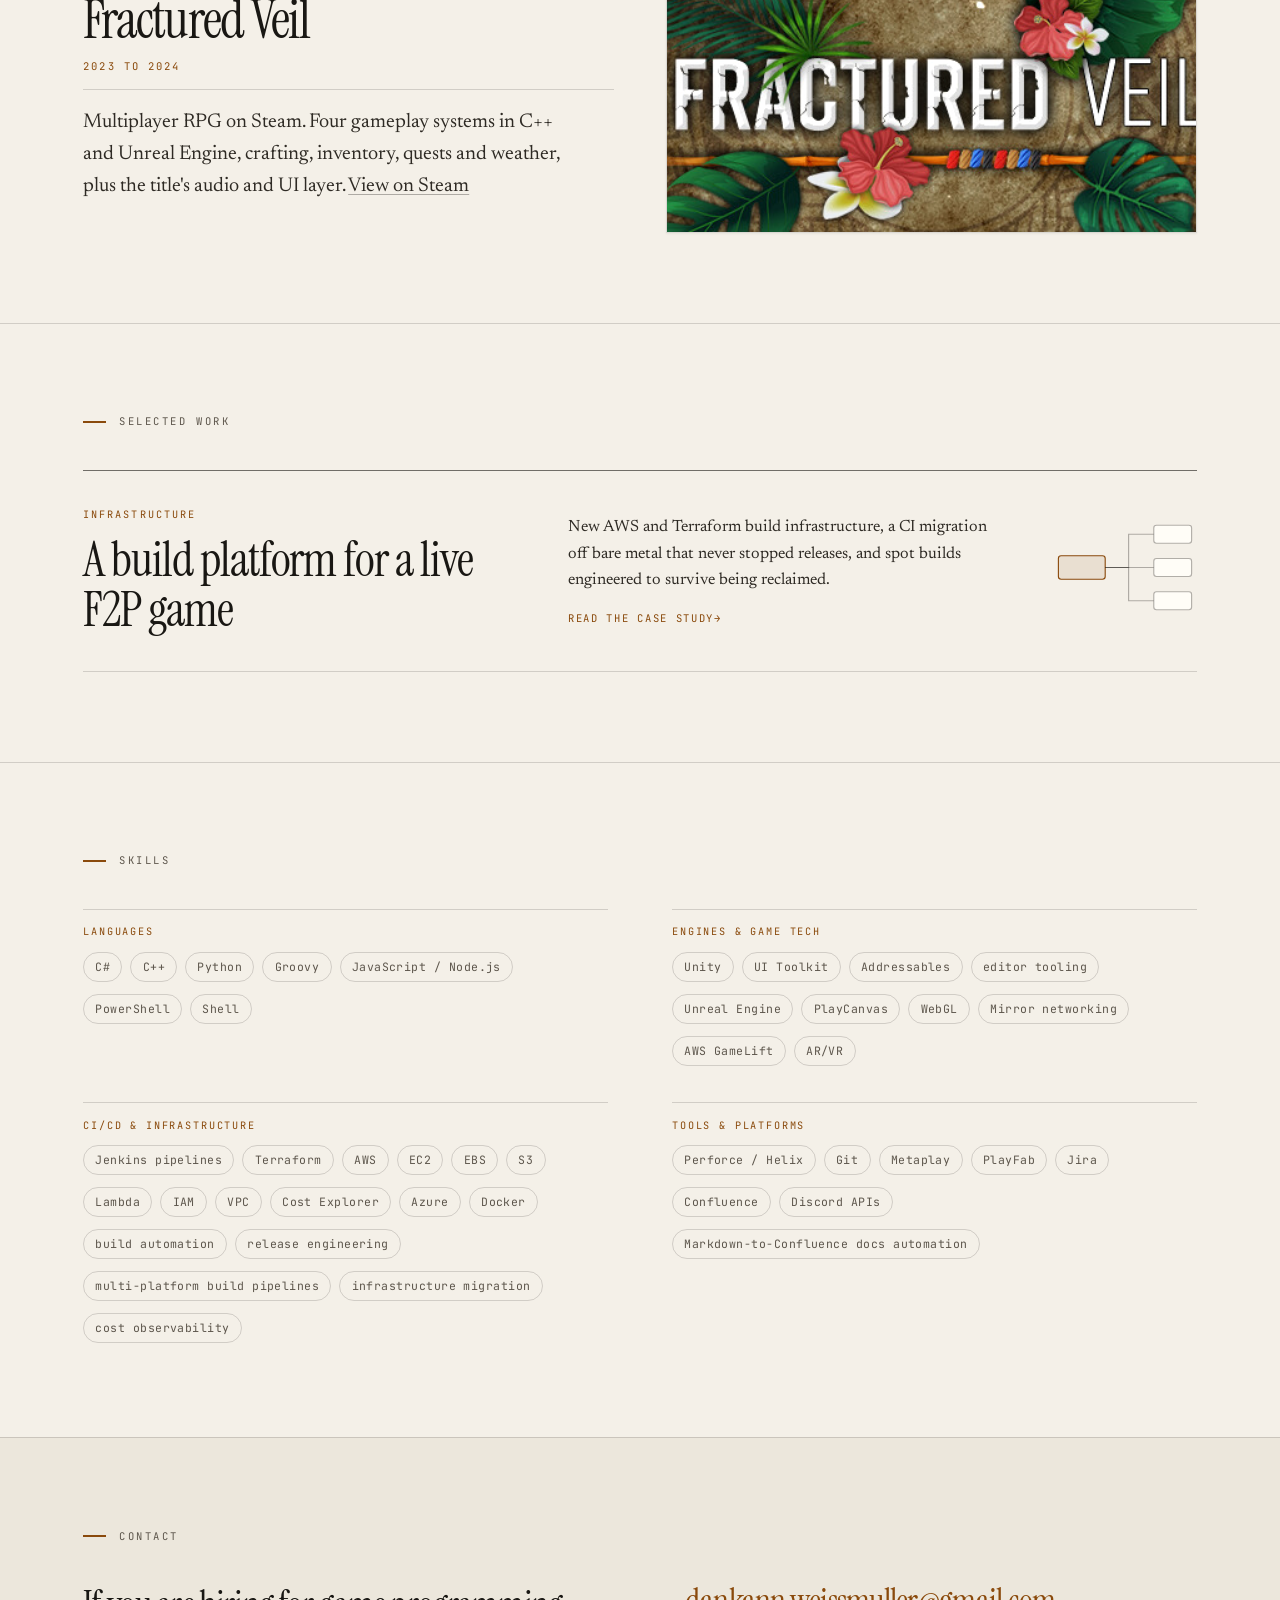
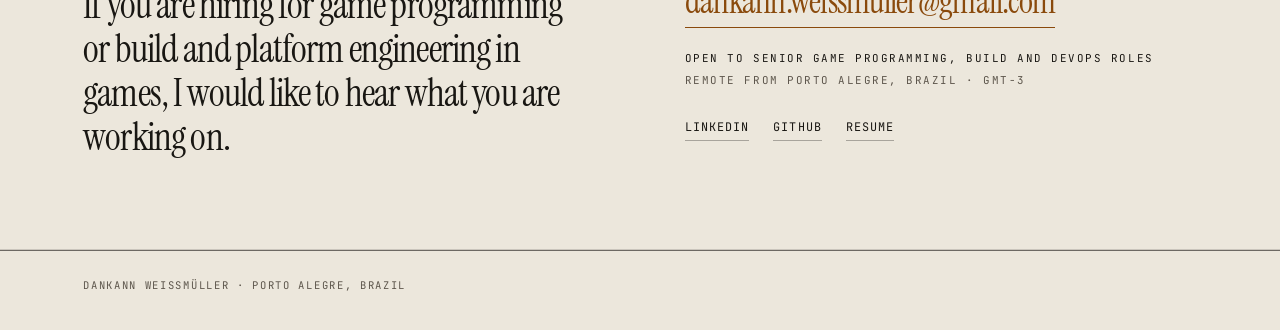
==== commit 0335faf7: "[Portfolio] Brighten about column, single case-studies link" ====
--- a/index.html
+++ b/index.html
@@ -67,8 +67,8 @@
     <div class="about-grid">
       <p class="standfirst reveal">Ten years in games, the last five of them at <a href="https://www.ironbellystudios.com/" rel="noopener">Ironbelly Studios</a>. I'm a <strong>Senior Software Engineer on Godforge</strong>, a live free-to-play title. I joined it as a Unity engineer and now own its build, release and cloud infrastructure within a small DevOps team, working on both sides of the release: the code players run, and the infrastructure that turns a changelist into a build in their hands.</p>
       <div class="rest reveal">
-        <p>Most of my work is build and release engineering: Jenkins pipelines, cloud infrastructure on AWS with Terraform, backend systems, and multi-platform Unity builds that ship Android, iOS, Windows and macOS from one codebase. I also build the tooling around all of that, from in-editor build tools to an internal DevOps dashboard, for a team of roughly fifty developers and QA who use it every day. The details live in the case studies below: <a href="work/build-platform.html">the build platform</a>, the build tool rewrite and the dashboard.</p>
-        <p>I still write game code too. Before Godforge I shipped C++ gameplay systems on Fractured Veil, a multiplayer RPG on Steam, led an engineering team at Ironbelly across concurrent Unity projects, and built realtime multiplayer for Realvi, a VR/AR language-learning app. That side of things is in the gameplay case study.</p>
+        <p>Most of my work is build and release engineering: Jenkins pipelines, cloud infrastructure on AWS with Terraform, backend systems, and multi-platform Unity builds that ship Android, iOS, Windows and macOS from one codebase. I also build the tooling around all of that, from in-editor build tools to an internal DevOps dashboard, for a team of roughly fifty developers and QA who use it every day.</p>
+        <p>I still write game code too. Before Godforge I shipped C++ gameplay systems on Fractured Veil, a multiplayer RPG on Steam, led an engineering team at Ironbelly across concurrent Unity projects, and built realtime multiplayer for Realvi, a VR/AR language-learning app. The details live in <a href="#work">the case studies below</a>.</p>
       </div>
     </div>
   </div>
--- a/style.css
+++ b/style.css
@@ -7,7 +7,8 @@
   --bg-deep: #070706;
   --panel: #141210;
   --text: #f3ede3;
-  --muted: #9d9488;
+  --muted: #a89d8e;
+  --text-body: #e8e2d6;
   --line: rgba(243, 237, 227, 0.14);
   --line2: rgba(243, 237, 227, 0.32);
   --rule: rgba(243, 237, 227, 0.55);
@@ -33,6 +34,7 @@
     --panel: #fffdf7;
     --text: #191713;
     --muted: #5d564c;
+    --text-body: #2e2a24;
     --line: rgba(25, 23, 19, 0.16);
     --line2: rgba(25, 23, 19, 0.32);
     --rule: rgba(25, 23, 19, 0.6);
@@ -60,7 +62,7 @@
   background: var(--bg);
   color: var(--text);
   font-family: var(--body);
-  font-size: 1.075rem;
+  font-size: 1.25rem;
   line-height: 1.6;
   font-feature-settings: "kern", "liga";
   -webkit-font-smoothing: antialiased;
@@ -289,7 +291,7 @@
 }
 
 .rest {
-  color: var(--muted);
+  color: var(--text-body);
   max-width: var(--prose);
 }
 
@@ -403,7 +405,7 @@
 
 .plate .what {
   display: block;
-  color: var(--muted);
+  color: var(--text-body);
   max-width: 30rem;
 }
 
@@ -443,7 +445,7 @@
 }
 
 .index p {
-  color: var(--muted);
+  color: var(--text-body);
   max-width: 30rem;
   font-size: 1.02rem;
   margin: 0;
@@ -727,7 +729,7 @@
 }
 
 .detail ul li {
-  color: var(--muted);
+  color: var(--text-body);
 }
 
 /* Case study ------------------------------------------------------------ */
@@ -768,6 +770,14 @@
 
 .case-head .eyebrow {
   margin-bottom: 1.25rem;
+}
+
+.case-head .eyebrow,
+.case-head h1,
+.case-head .standfirst,
+.case-head .facts {
+  max-width: 42rem;
+  margin-inline: auto;
 }
 
 .case-head h1 {
@@ -824,11 +834,17 @@
 .case p,
 .case ul,
 .case h2 {
-  max-width: 38rem;
+  max-width: 42rem;
+  margin-inline: auto;
+}
+
+.case .detail {
+  max-width: 42rem;
+  margin-inline: auto;
 }
 
 .case p {
-  color: var(--muted);
+  color: var(--text-body);
 }
 
 .case strong {
@@ -838,7 +854,7 @@
 
 .case h2 {
   font-size: clamp(1.55rem, 1.2rem + 1.1vw, 2.1rem);
-  margin: 3.25rem 0 1.1rem;
+  margin: 3.25rem auto 1.1rem;
   padding-top: 1.2rem;
   border-top: 1px solid var(--line);
 }
@@ -850,7 +866,7 @@
 }
 
 .case ul li {
-  color: var(--muted);
+  color: var(--text-body);
   margin-bottom: 0.6em;
 }
 
@@ -899,7 +915,7 @@
   font-family: var(--mono);
   font-size: 0.7rem;
   line-height: 1.65;
-  color: var(--muted);
+  color: var(--text-body);
   margin-top: 1rem;
   min-width: 44rem;
 }
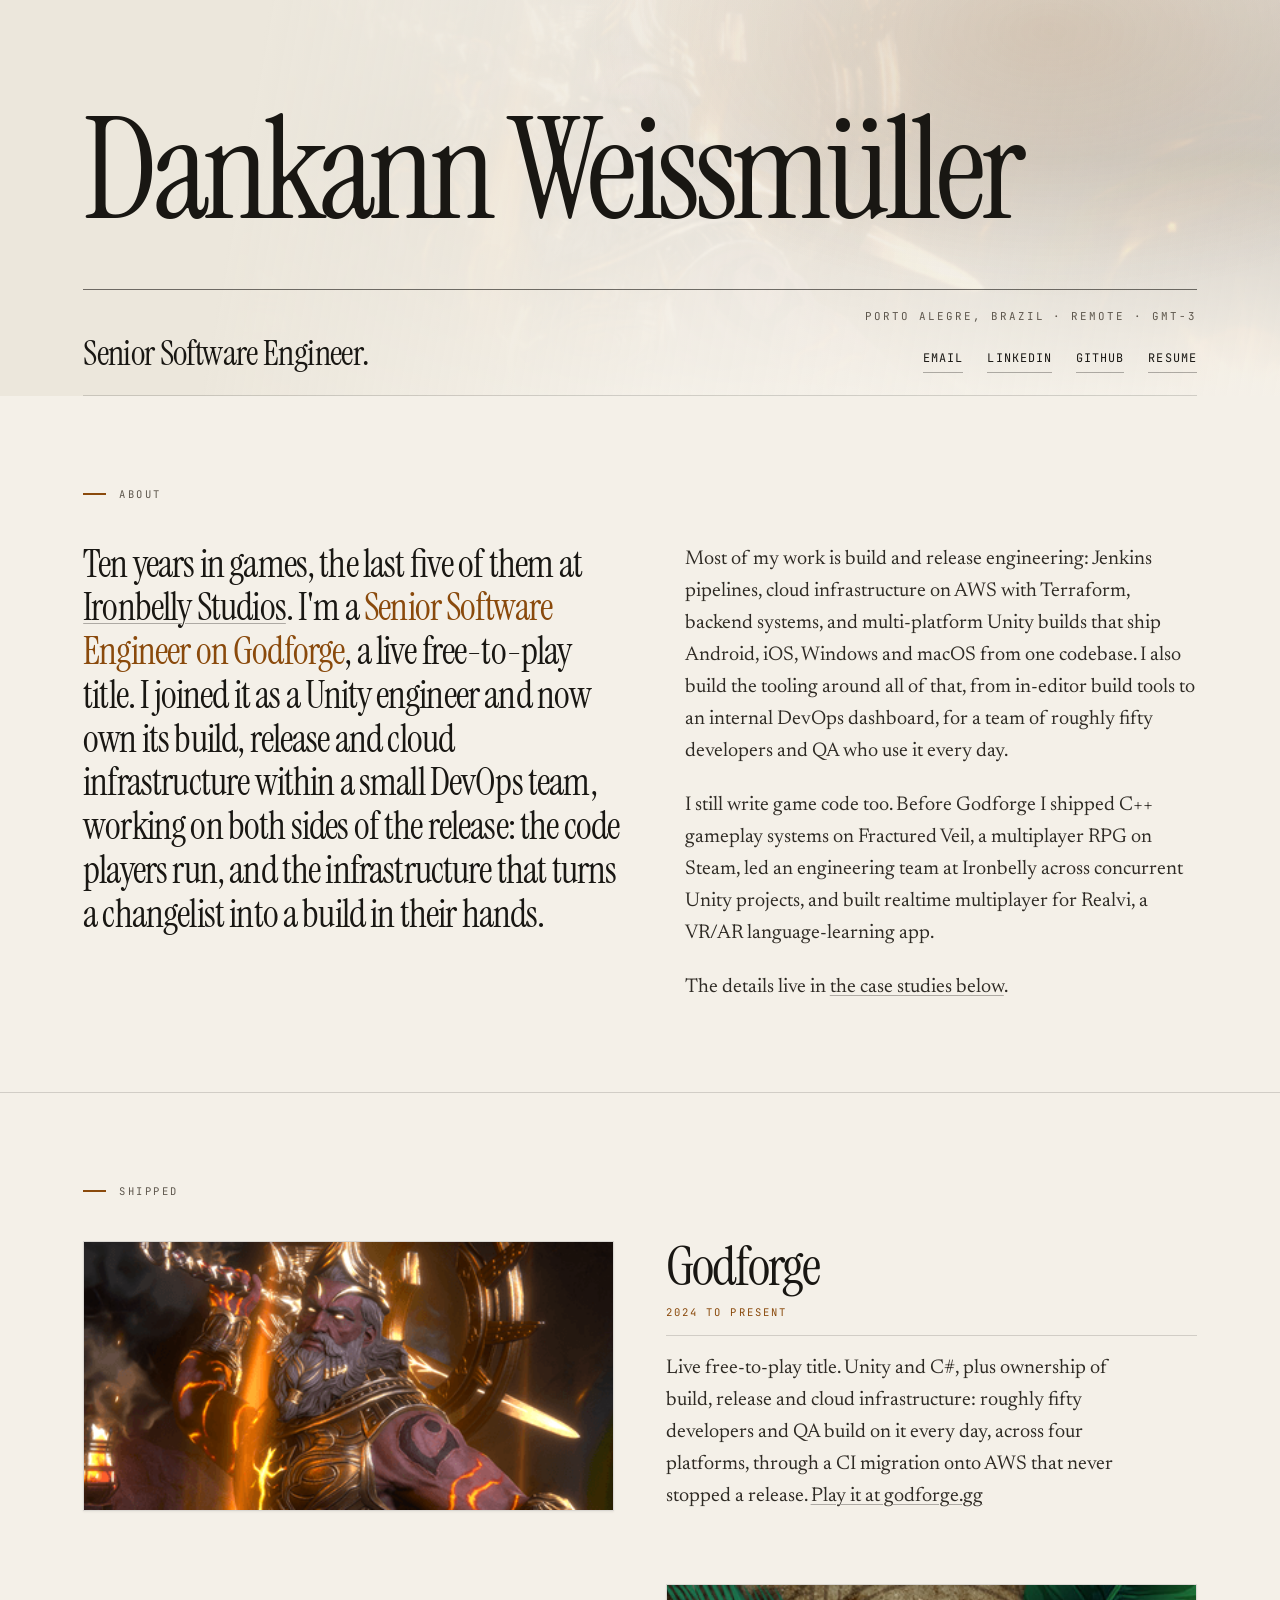
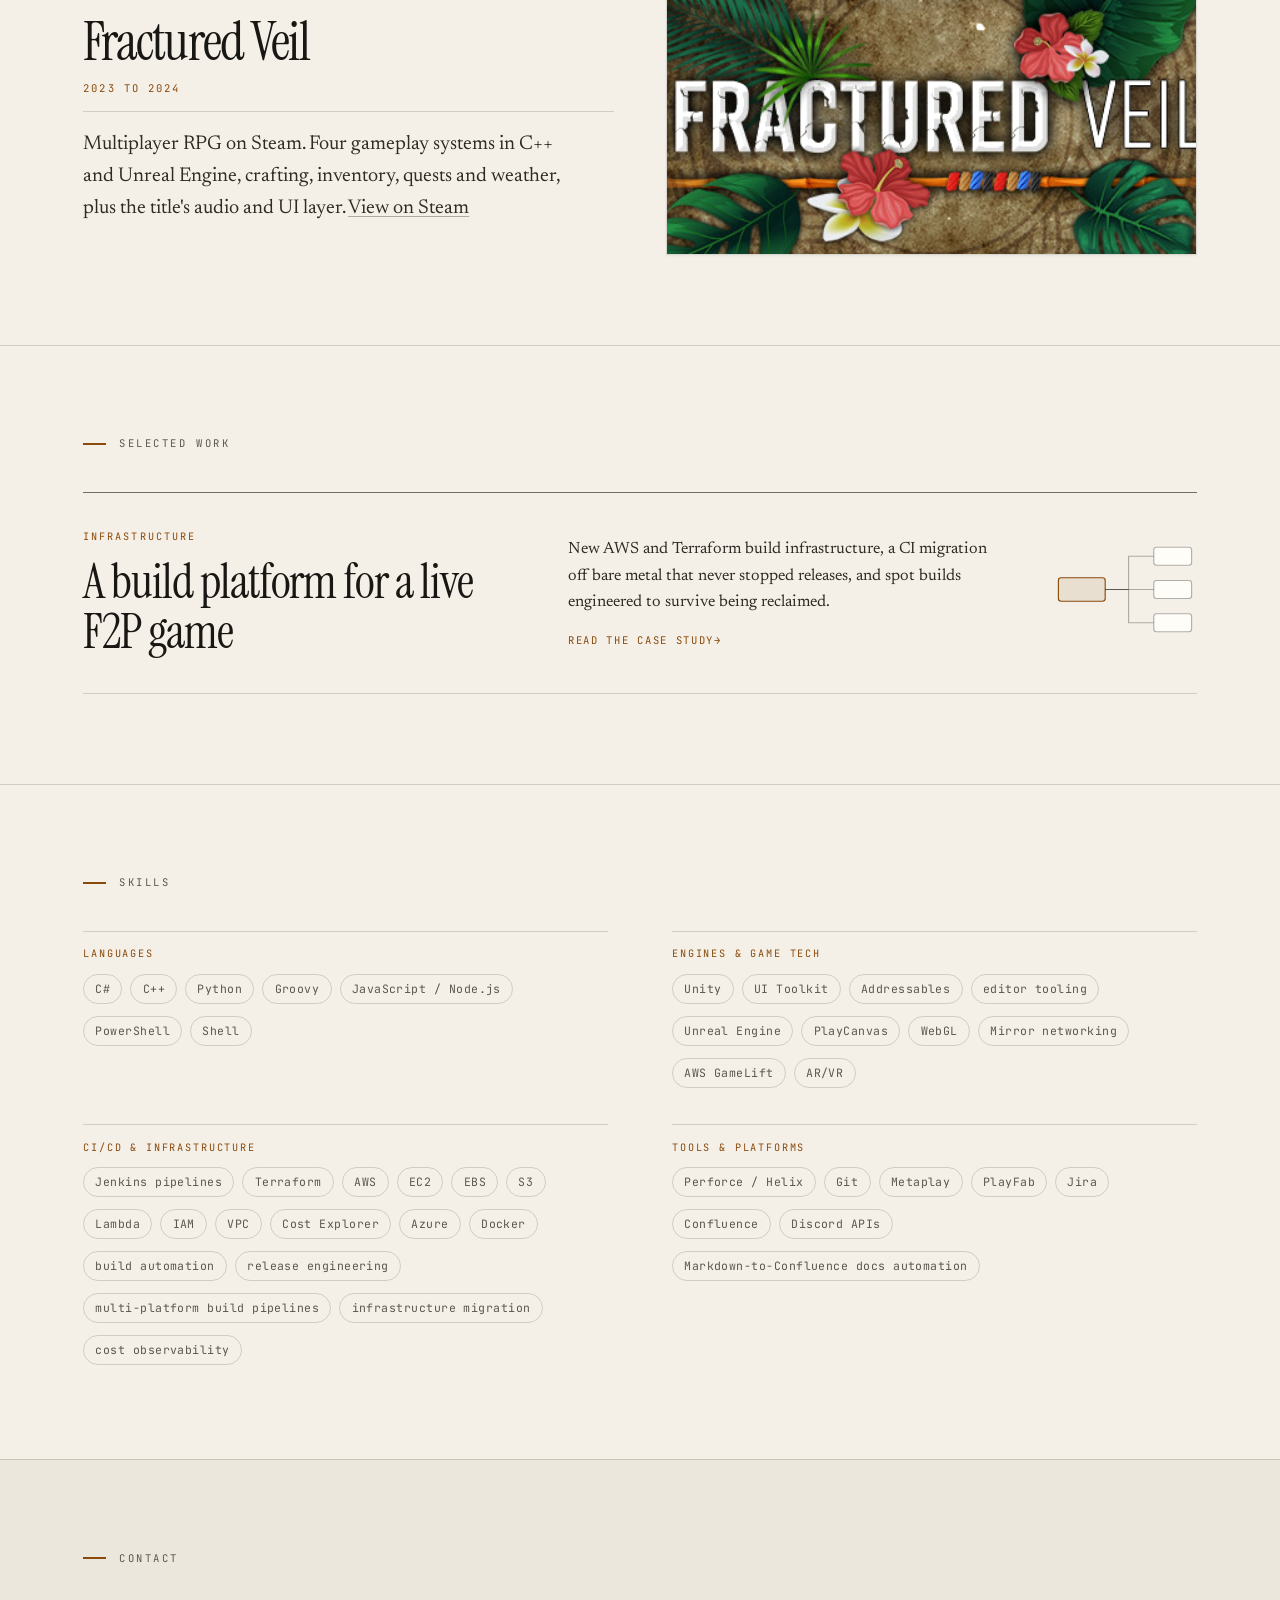
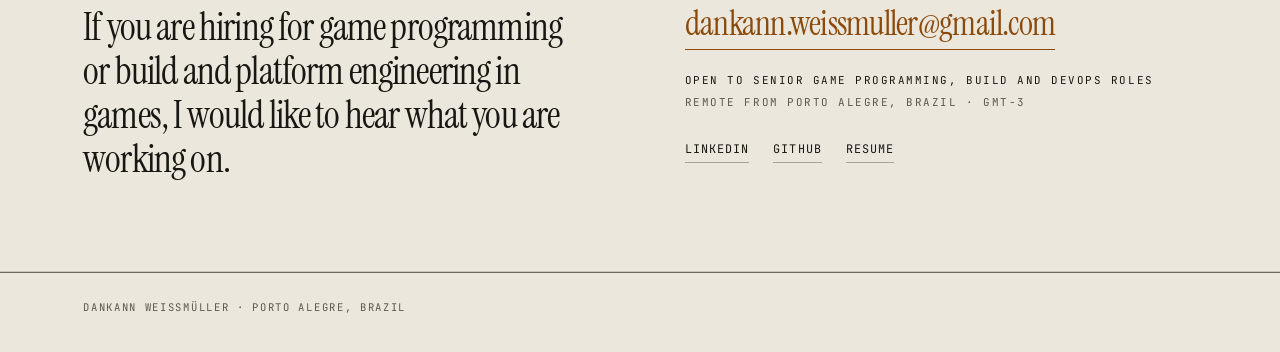
==== commit 63c9ccbd: "[Portfolio] Case-studies link as its own paragraph" ====
--- a/index.html
+++ b/index.html
@@ -68,7 +68,8 @@
       <p class="standfirst reveal">Ten years in games, the last five of them at <a href="https://www.ironbellystudios.com/" rel="noopener">Ironbelly Studios</a>. I'm a <strong>Senior Software Engineer on Godforge</strong>, a live free-to-play title. I joined it as a Unity engineer and now own its build, release and cloud infrastructure within a small DevOps team, working on both sides of the release: the code players run, and the infrastructure that turns a changelist into a build in their hands.</p>
       <div class="rest reveal">
         <p>Most of my work is build and release engineering: Jenkins pipelines, cloud infrastructure on AWS with Terraform, backend systems, and multi-platform Unity builds that ship Android, iOS, Windows and macOS from one codebase. I also build the tooling around all of that, from in-editor build tools to an internal DevOps dashboard, for a team of roughly fifty developers and QA who use it every day.</p>
-        <p>I still write game code too. Before Godforge I shipped C++ gameplay systems on Fractured Veil, a multiplayer RPG on Steam, led an engineering team at Ironbelly across concurrent Unity projects, and built realtime multiplayer for Realvi, a VR/AR language-learning app. The details live in <a href="#work">the case studies below</a>.</p>
+        <p>I still write game code too. Before Godforge I shipped C++ gameplay systems on Fractured Veil, a multiplayer RPG on Steam, led an engineering team at Ironbelly across concurrent Unity projects, and built realtime multiplayer for Realvi, a VR/AR language-learning app.</p>
+        <p>The details live in <a href="#work">the case studies below</a>.</p>
       </div>
     </div>
   </div>
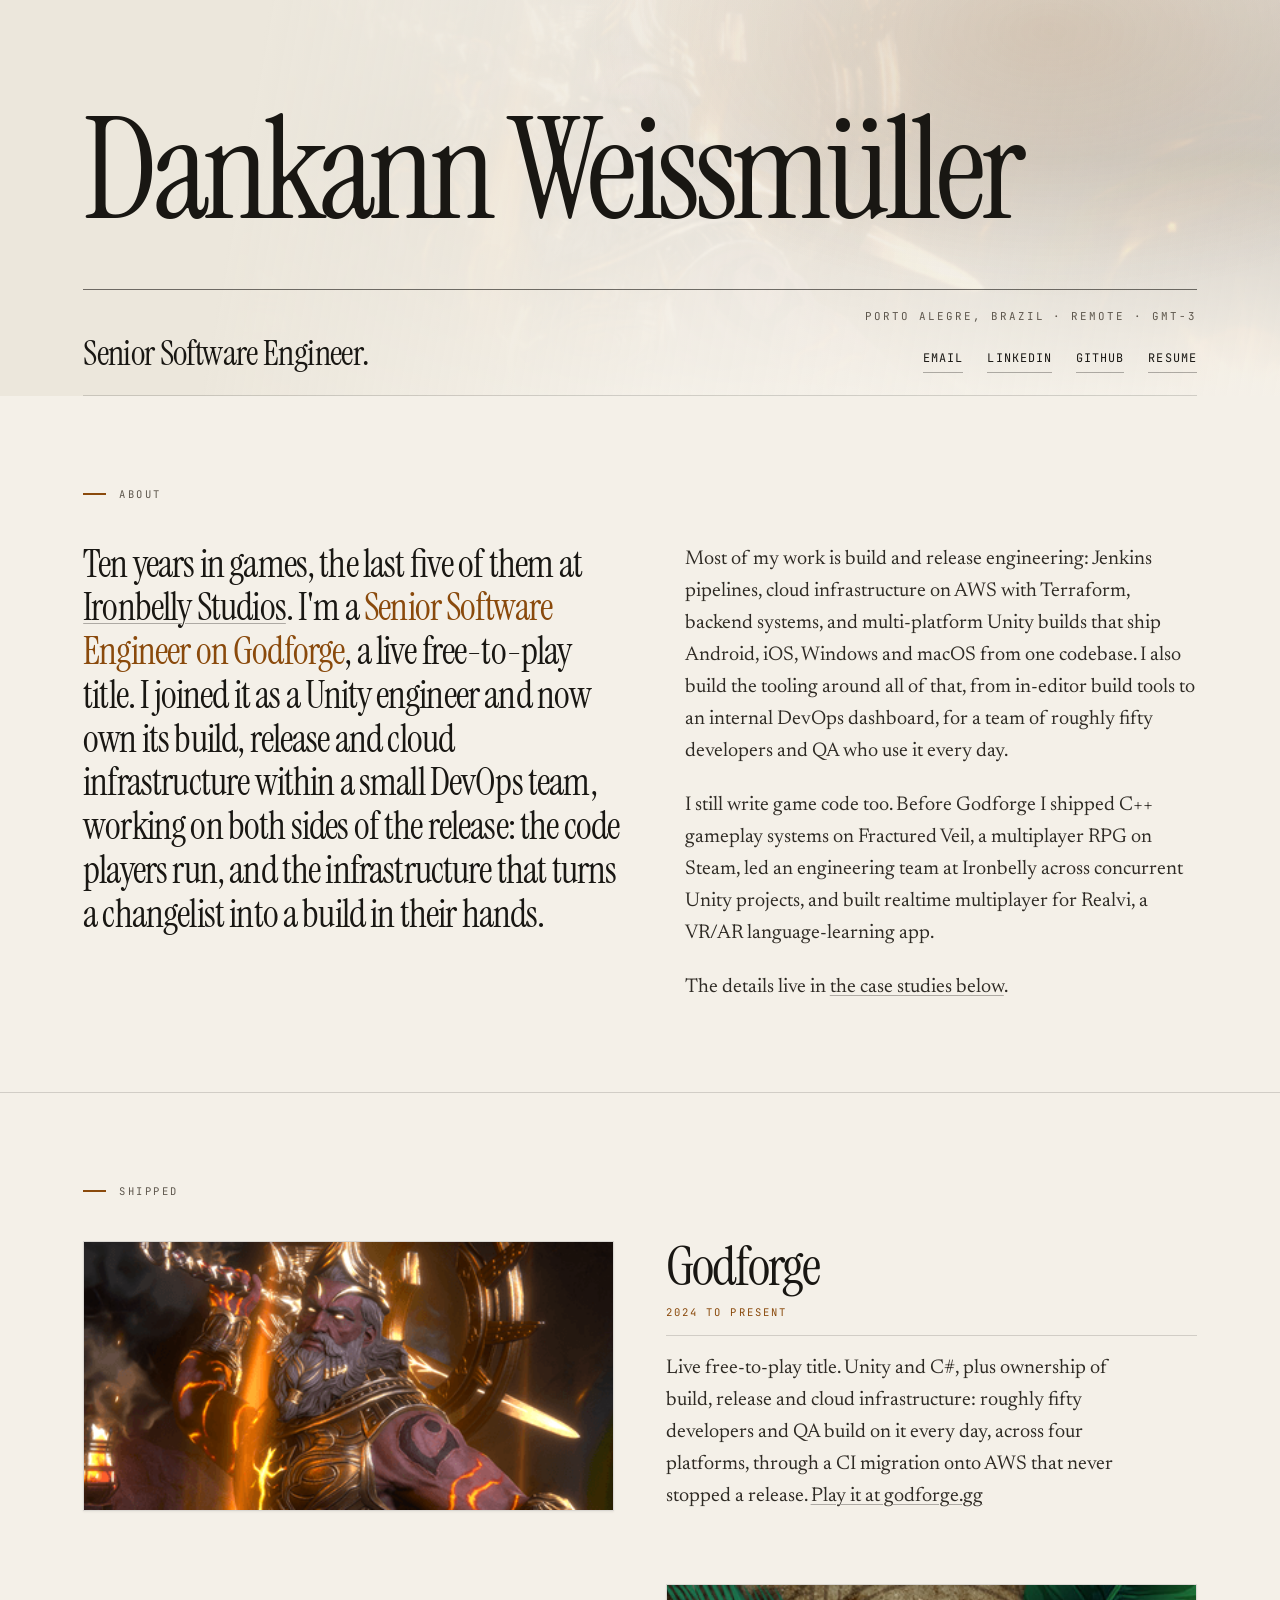
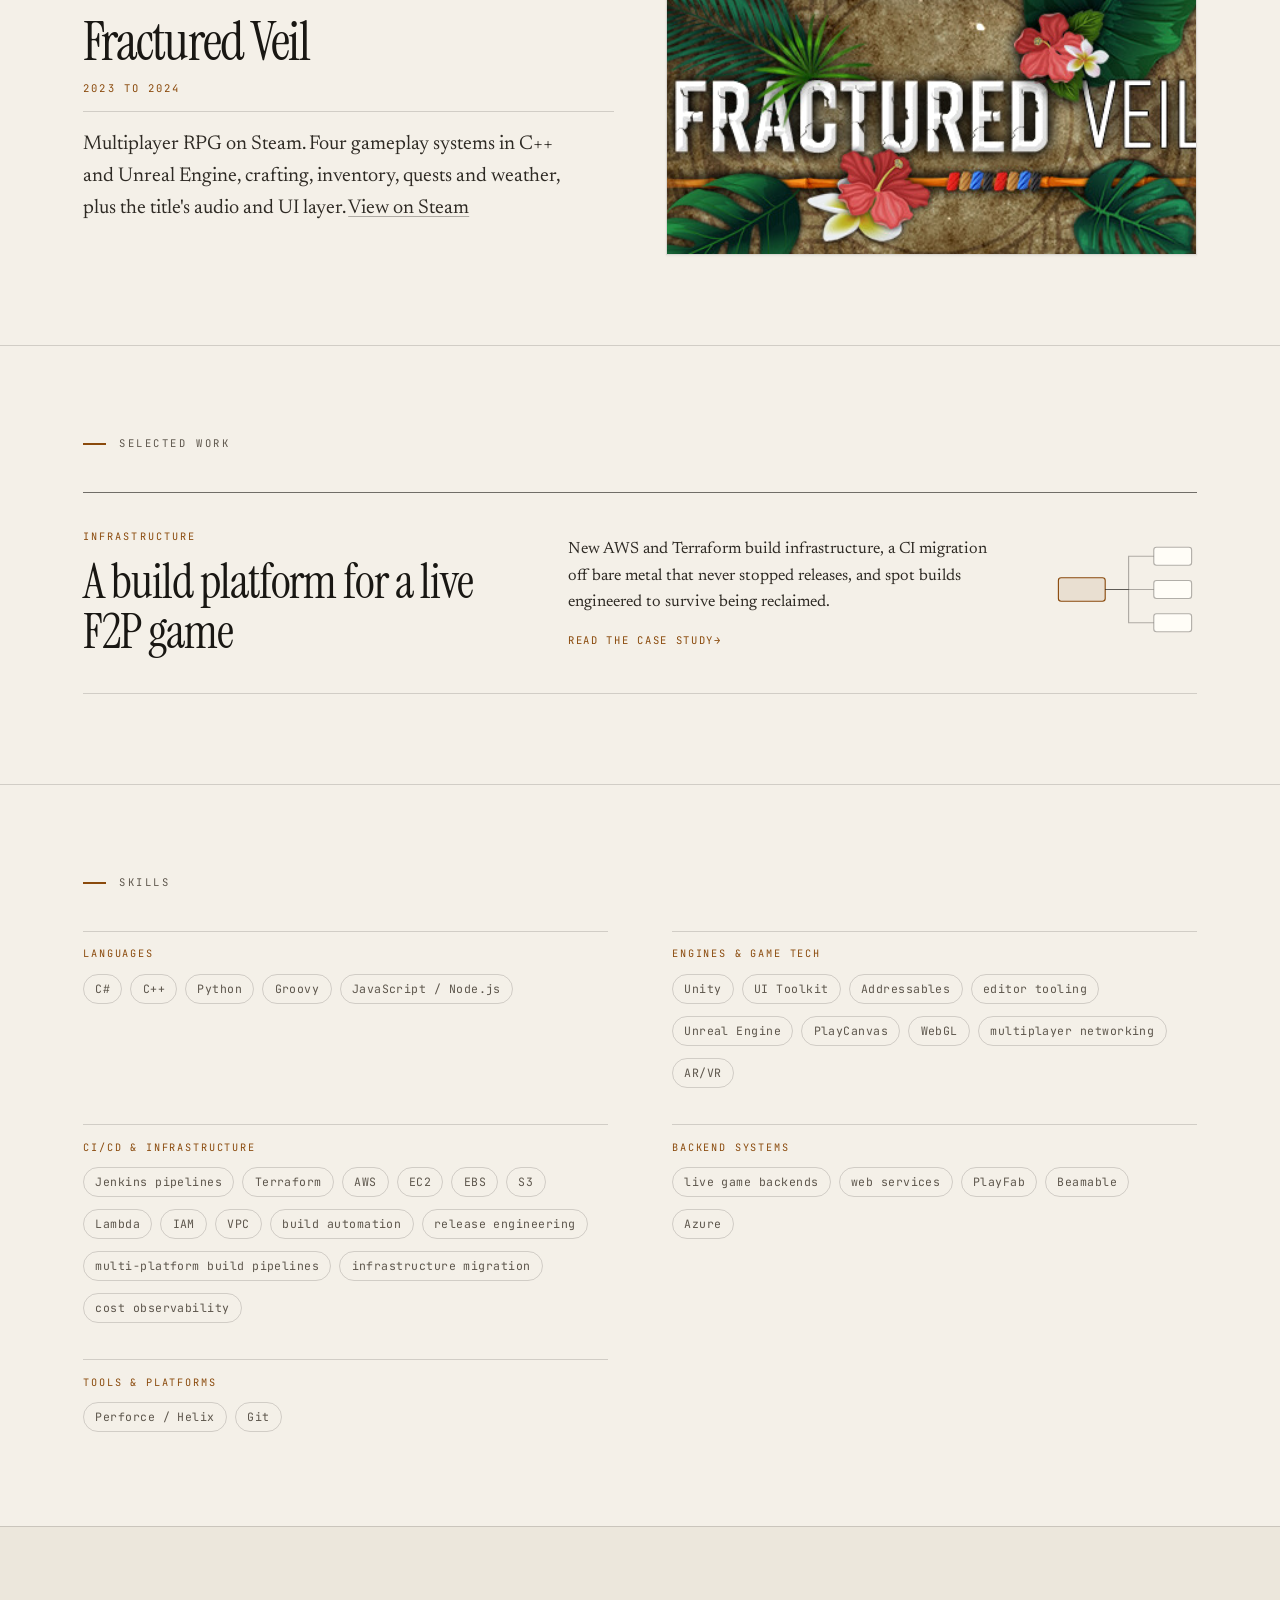
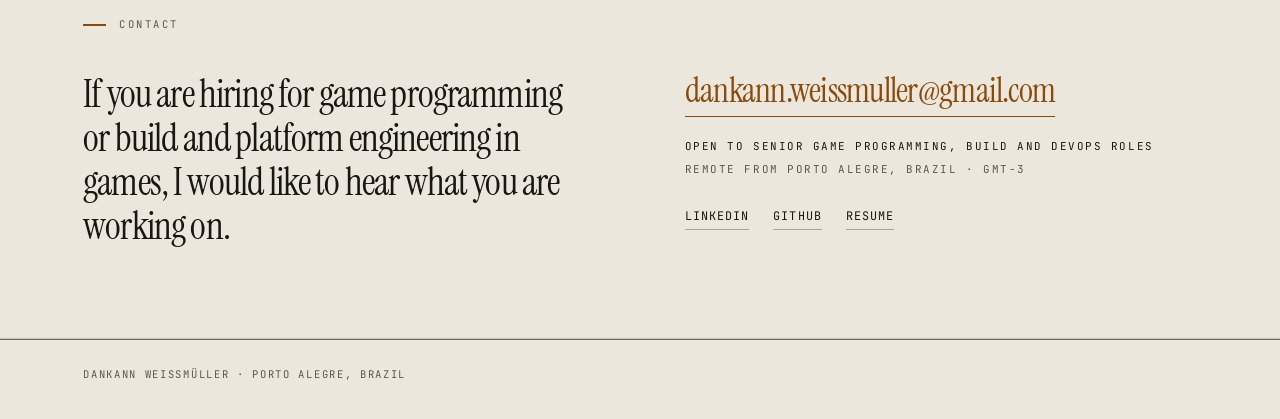
==== commit a7736f4f: "[Portfolio] Align skill pills with resume skills, add Backend systems group" ====
--- a/index.html
+++ b/index.html
@@ -139,8 +139,6 @@
             <li>Python</li>
             <li>Groovy</li>
             <li>JavaScript / Node.js</li>
-            <li>PowerShell</li>
-            <li>Shell</li>
           </ul>
         </dd>
       </div>
@@ -155,8 +153,7 @@
             <li>Unreal Engine</li>
             <li>PlayCanvas</li>
             <li>WebGL</li>
-            <li>Mirror networking</li>
-            <li>AWS GameLift</li>
+            <li>multiplayer networking</li>
             <li>AR/VR</li>
           </ul>
         </dd>
@@ -174,9 +171,6 @@
             <li>Lambda</li>
             <li>IAM</li>
             <li>VPC</li>
-            <li>Cost Explorer</li>
-            <li>Azure</li>
-            <li>Docker</li>
             <li>build automation</li>
             <li>release engineering</li>
             <li>multi-platform build pipelines</li>
@@ -186,17 +180,23 @@
         </dd>
       </div>
       <div class="reveal">
+        <dt>Backend systems</dt>
+        <dd>
+          <ul class="tags">
+            <li>live game backends</li>
+            <li>web services</li>
+            <li>PlayFab</li>
+            <li>Beamable</li>
+            <li>Azure</li>
+          </ul>
+        </dd>
+      </div>
+      <div class="reveal">
         <dt>Tools &amp; platforms</dt>
         <dd>
           <ul class="tags">
             <li>Perforce / Helix</li>
             <li>Git</li>
-            <li>Metaplay</li>
-            <li>PlayFab</li>
-            <li>Jira</li>
-            <li>Confluence</li>
-            <li>Discord APIs</li>
-            <li>Markdown-to-Confluence docs automation</li>
           </ul>
         </dd>
       </div>
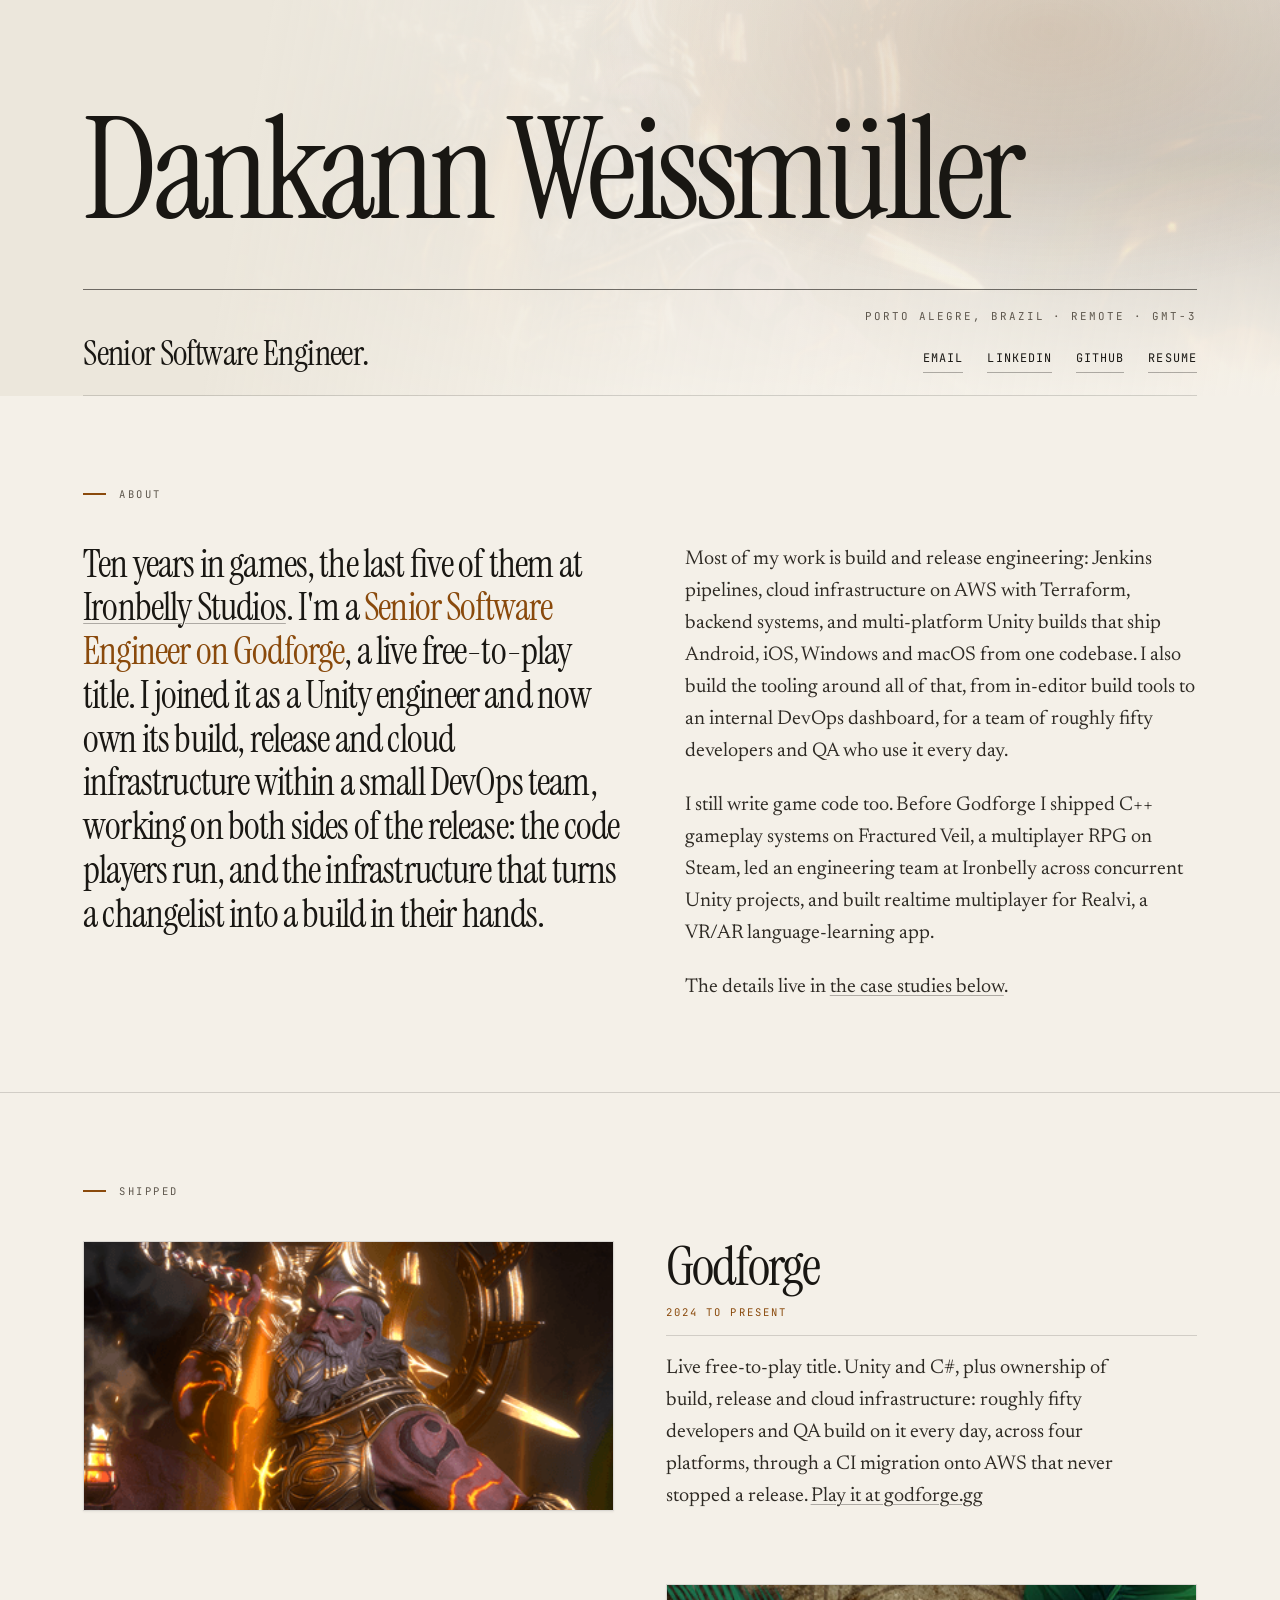
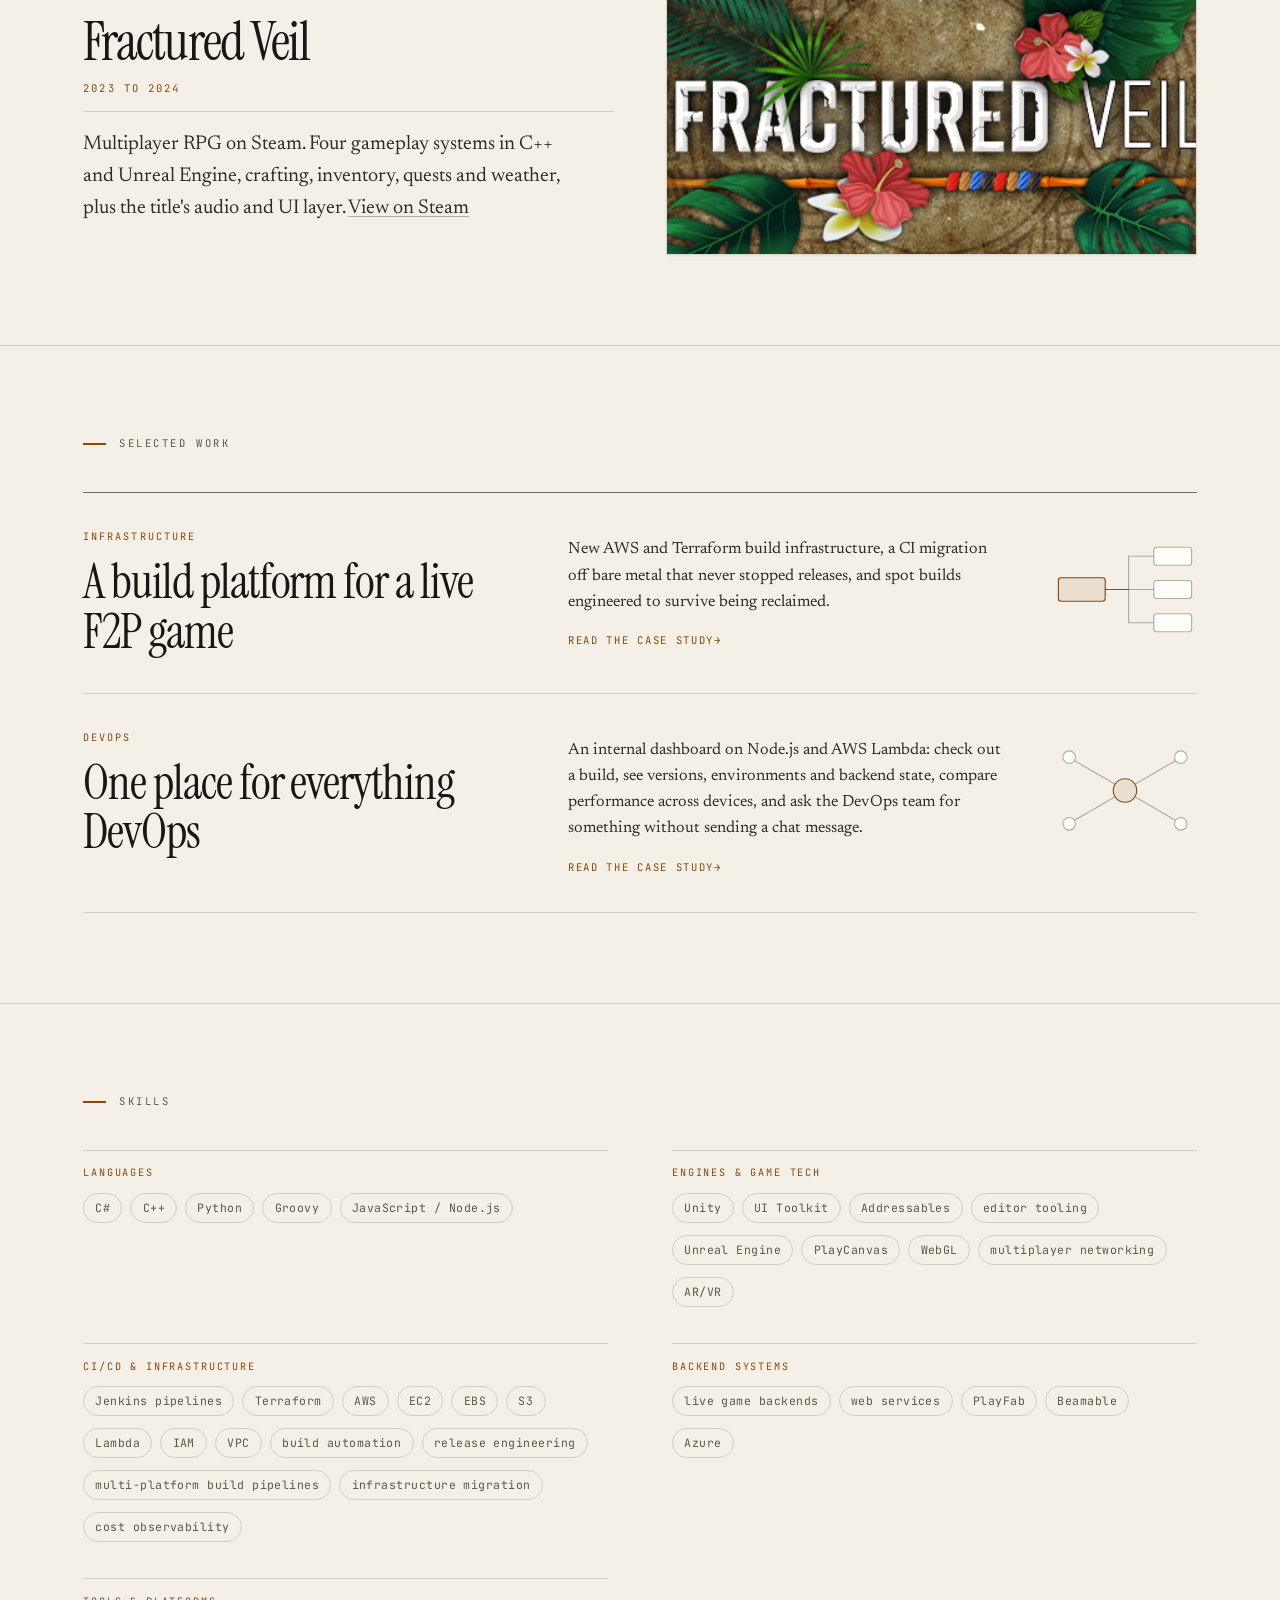
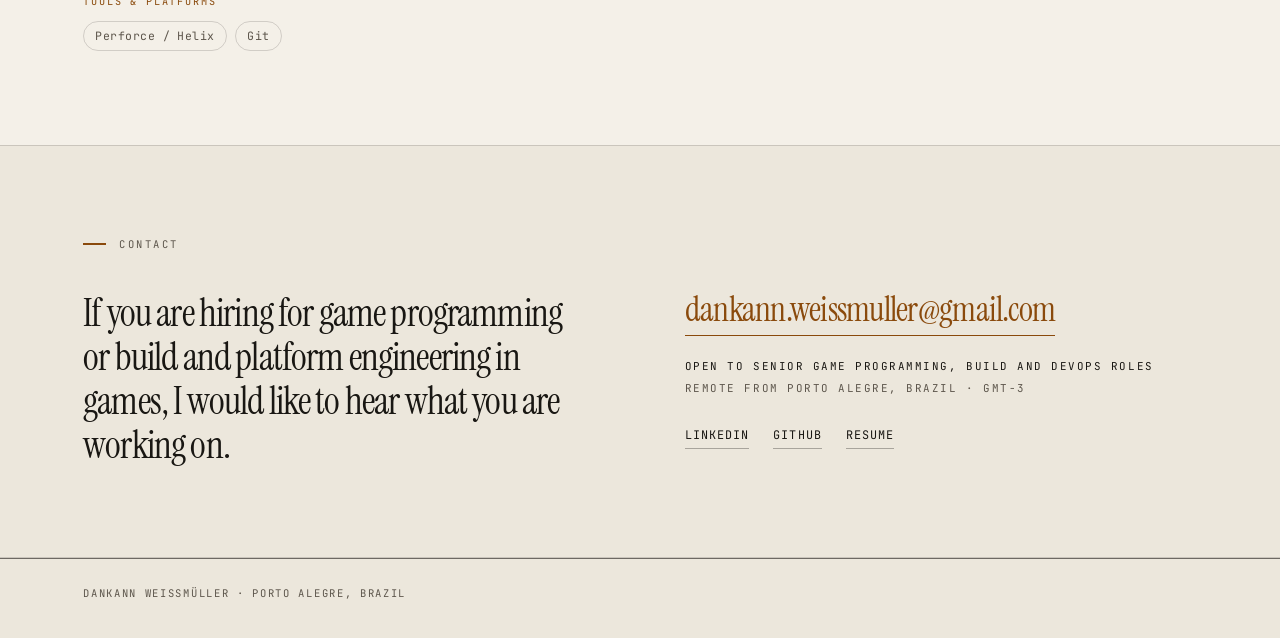
==== commit 74e8f036: "[Portfolio] Publish the reviewed DevOps dashboard case study and restore its links" ====
--- a/index.html
+++ b/index.html
@@ -122,6 +122,27 @@
           <rect class="dg-box" x="112" y="82" width="42" height="20" rx="3"/>
         </svg>
       </a></li>
+      <li><a href="work/devops-dashboard.html">
+        <div>
+          <p class="k">DevOps</p>
+          <h3>One place for everything DevOps</h3>
+        </div>
+        <div class="col2">
+          <p>An internal dashboard on Node.js and AWS Lambda: check out a build, see versions, environments and backend state, compare performance across devices, and ask the DevOps team for something without sending a chat message.</p>
+          <span class="more">Read the case study</span>
+        </div>
+        <svg class="fig" viewBox="0 0 160 110" aria-hidden="true" focusable="false">
+          <path class="dg-line" d="M69,48 L24,22"/>
+          <path class="dg-line" d="M91,48 L136,22"/>
+          <path class="dg-line" d="M69,62 L24,88"/>
+          <path class="dg-line" d="M91,62 L136,88"/>
+          <circle class="dg-box-accent" cx="80" cy="55" r="13"/>
+          <circle class="dg-box" cx="18" cy="18" r="7"/>
+          <circle class="dg-box" cx="142" cy="18" r="7"/>
+          <circle class="dg-box" cx="18" cy="92" r="7"/>
+          <circle class="dg-box" cx="142" cy="92" r="7"/>
+        </svg>
+      </a></li>
     </ul>
   </div>
 </section>
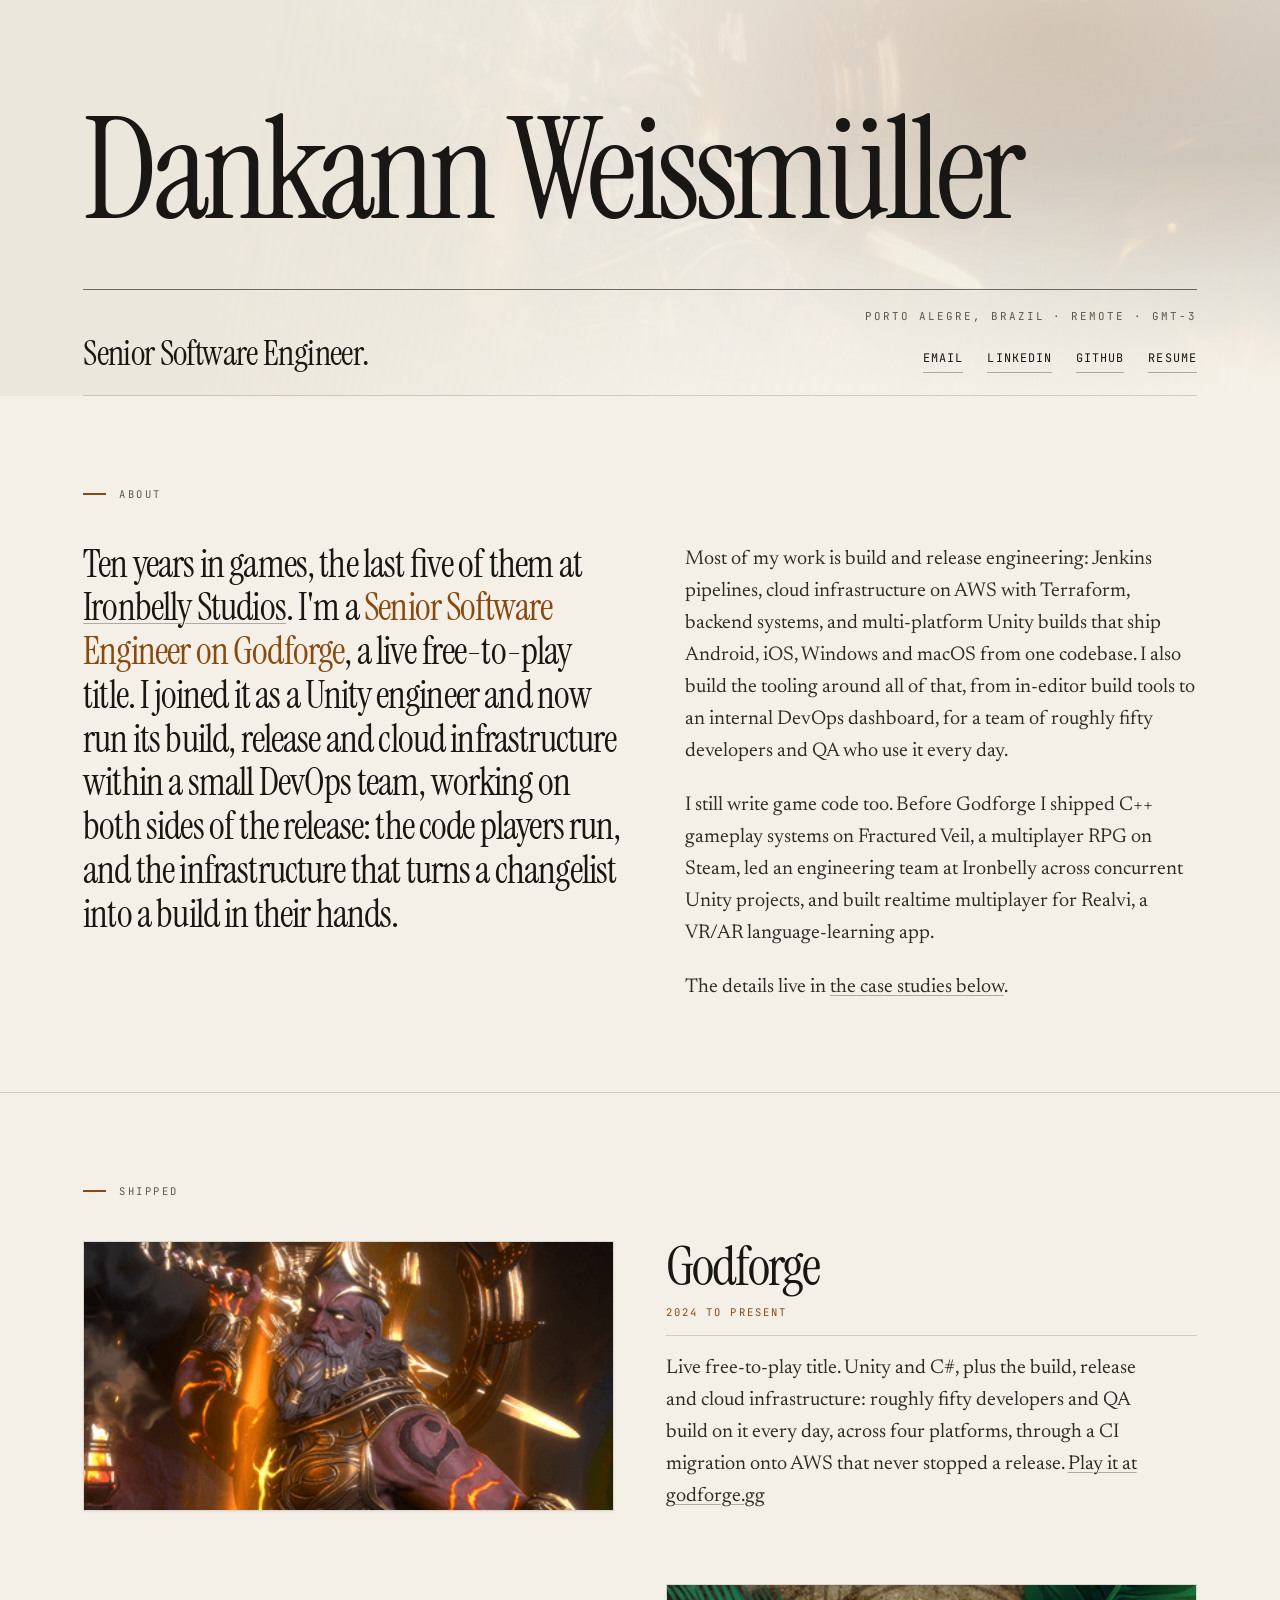
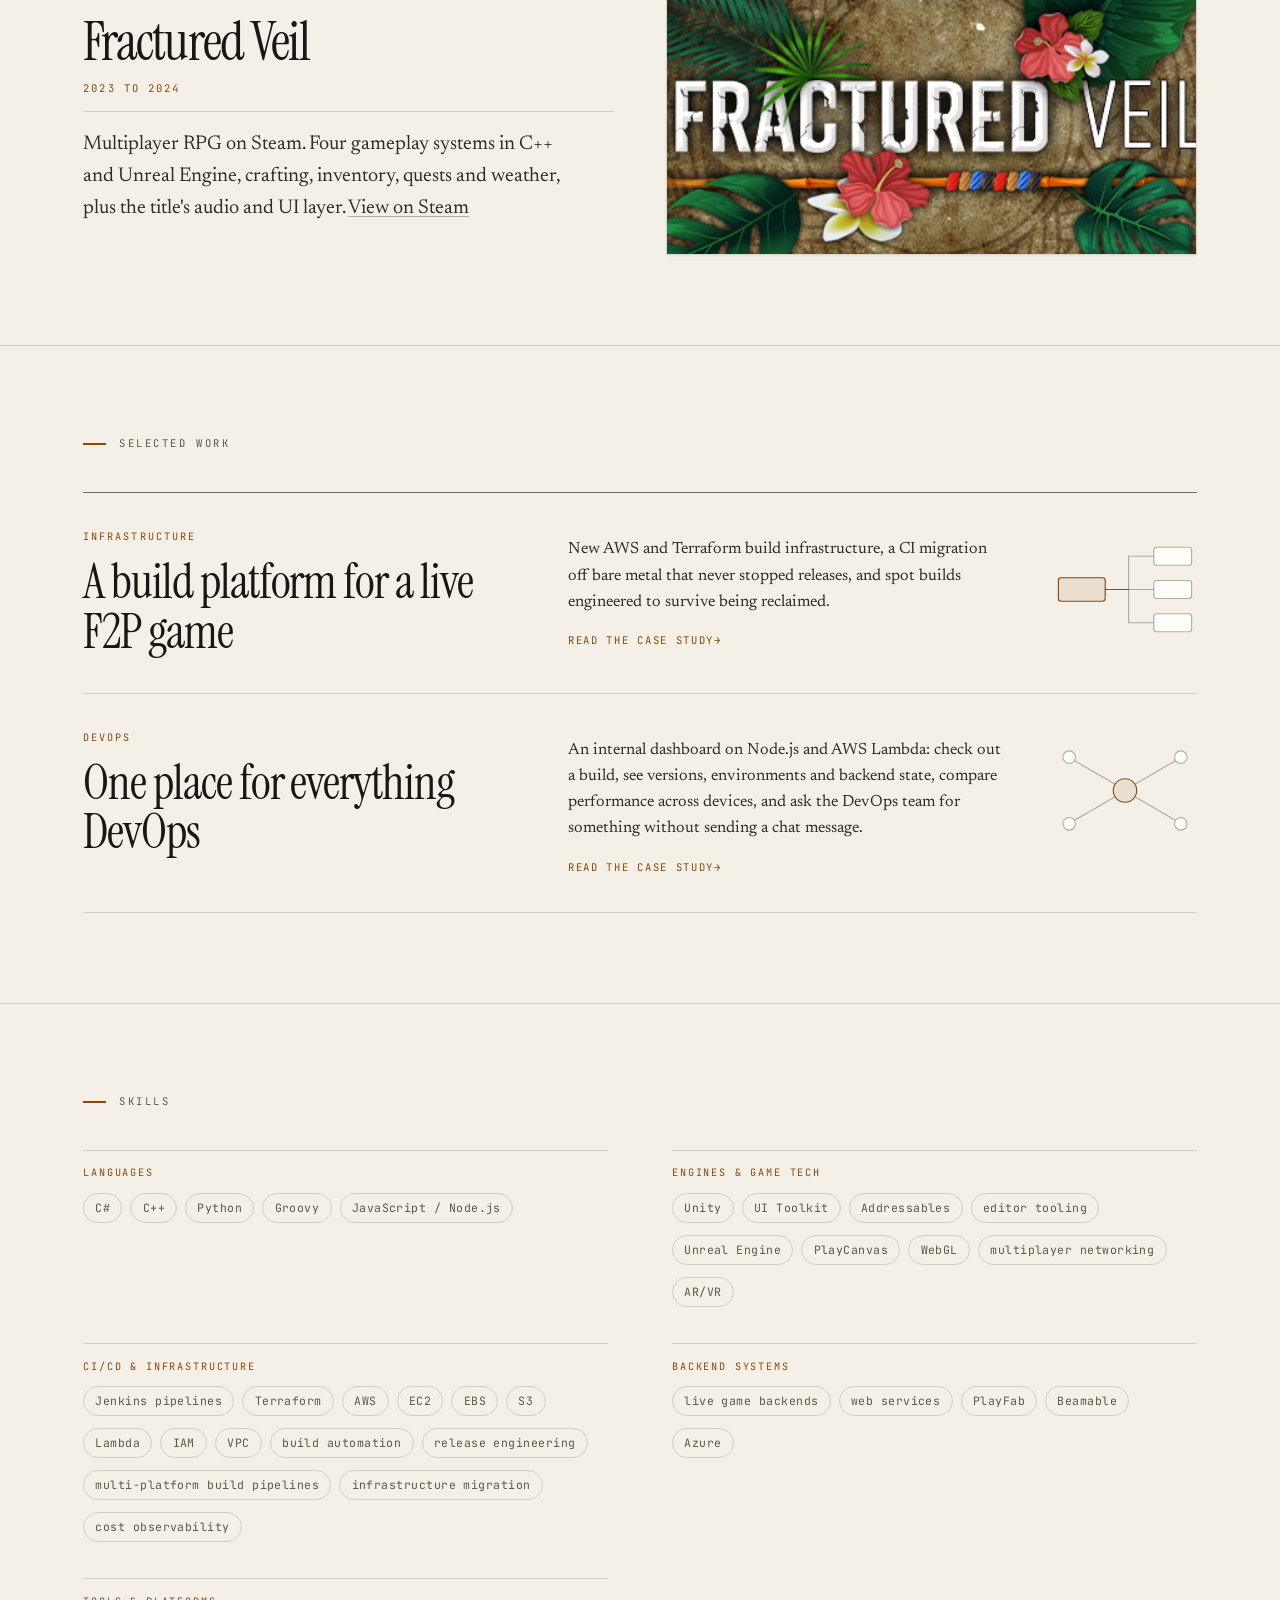
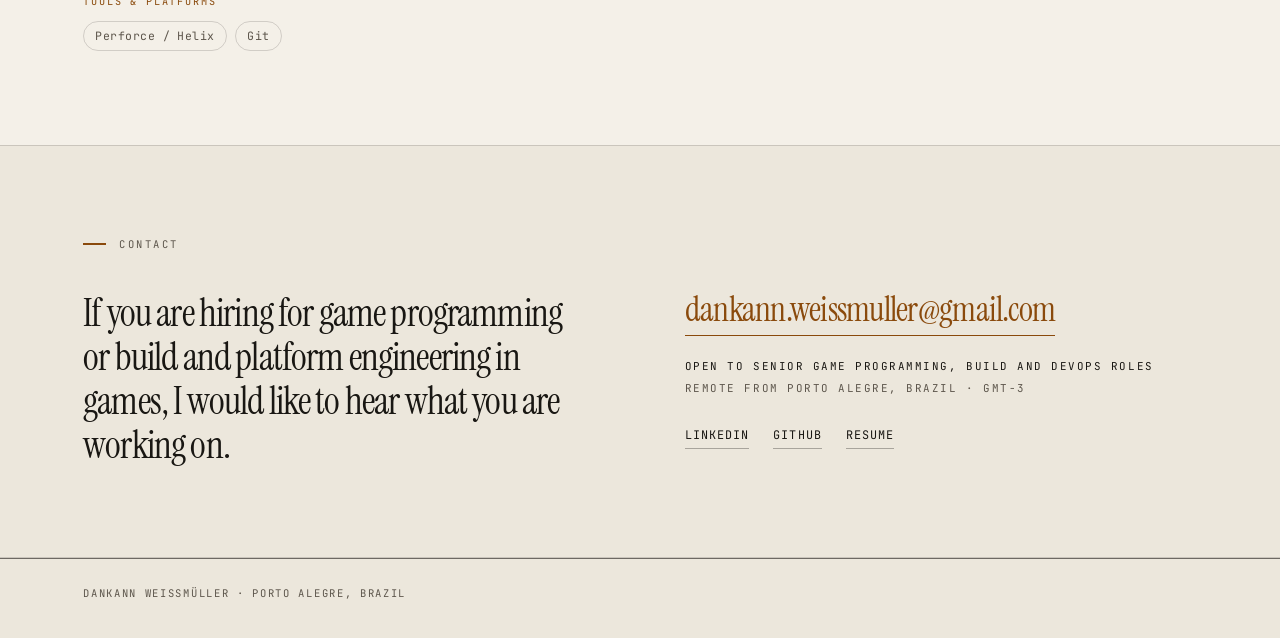
==== commit 3d4d3efb: "Add Godforge scale to build platform study, refresh resume PDF, team-honest wording" ====
--- a/index.html
+++ b/index.html
@@ -6,6 +6,7 @@
 <title>Dankann Weissmüller · Senior Software Engineer</title>
 <meta name="description" content="Senior software engineer, ten years in games. Unity and C# gameplay and editor tooling, plus the Jenkins, Terraform and AWS build infrastructure that ships live titles.">
 <meta name="robots" content="index, follow">
+<meta name="google-site-verification" content="iXU0j86H8h8uYFy4sYOWpJVVJGMr2GVcdspupExSYcc">
 <meta name="theme-color" content="#0c0b0a" media="(prefers-color-scheme: dark)">
 <meta name="theme-color" content="#f4f0e8" media="(prefers-color-scheme: light)">
 <meta property="og:type" content="website">
@@ -65,7 +66,7 @@
   <div class="wrap">
     <p class="eyebrow">About</p>
     <div class="about-grid">
-      <p class="standfirst reveal">Ten years in games, the last five of them at <a href="https://www.ironbellystudios.com/" rel="noopener">Ironbelly Studios</a>. I'm a <strong>Senior Software Engineer on Godforge</strong>, a live free-to-play title. I joined it as a Unity engineer and now own its build, release and cloud infrastructure within a small DevOps team, working on both sides of the release: the code players run, and the infrastructure that turns a changelist into a build in their hands.</p>
+      <p class="standfirst reveal">Ten years in games, the last five of them at <a href="https://www.ironbellystudios.com/" rel="noopener">Ironbelly Studios</a>. I'm a <strong>Senior Software Engineer on Godforge</strong>, a live free-to-play title. I joined it as a Unity engineer and now run its build, release and cloud infrastructure within a small DevOps team, working on both sides of the release: the code players run, and the infrastructure that turns a changelist into a build in their hands.</p>
       <div class="rest reveal">
         <p>Most of my work is build and release engineering: Jenkins pipelines, cloud infrastructure on AWS with Terraform, backend systems, and multi-platform Unity builds that ship Android, iOS, Windows and macOS from one codebase. I also build the tooling around all of that, from in-editor build tools to an internal DevOps dashboard, for a team of roughly fifty developers and QA who use it every day.</p>
         <p>I still write game code too. Before Godforge I shipped C++ gameplay systems on Fractured Veil, a multiplayer RPG on Steam, led an engineering team at Ironbelly across concurrent Unity projects, and built realtime multiplayer for Realvi, a VR/AR language-learning app.</p>
@@ -84,7 +85,7 @@
         <div>
           <span class="title"><a href="https://godforge.gg/" rel="noopener">Godforge</a></span>
           <span class="when">2024 to present</span>
-          <span class="what">Live free-to-play title. Unity and C#, plus ownership of build, release and cloud infrastructure: roughly fifty developers and QA build on it every day, across four platforms, through a CI migration onto AWS that never stopped a release. <a href="https://godforge.gg/" rel="noopener">Play it at godforge.gg</a></span>
+          <span class="what">Live free-to-play title. Unity and C#, plus the build, release and cloud infrastructure: roughly fifty developers and QA build on it every day, across four platforms, through a CI migration onto AWS that never stopped a release. <a href="https://godforge.gg/" rel="noopener">Play it at godforge.gg</a></span>
         </div>
       </li>
       <li class="plate reveal">
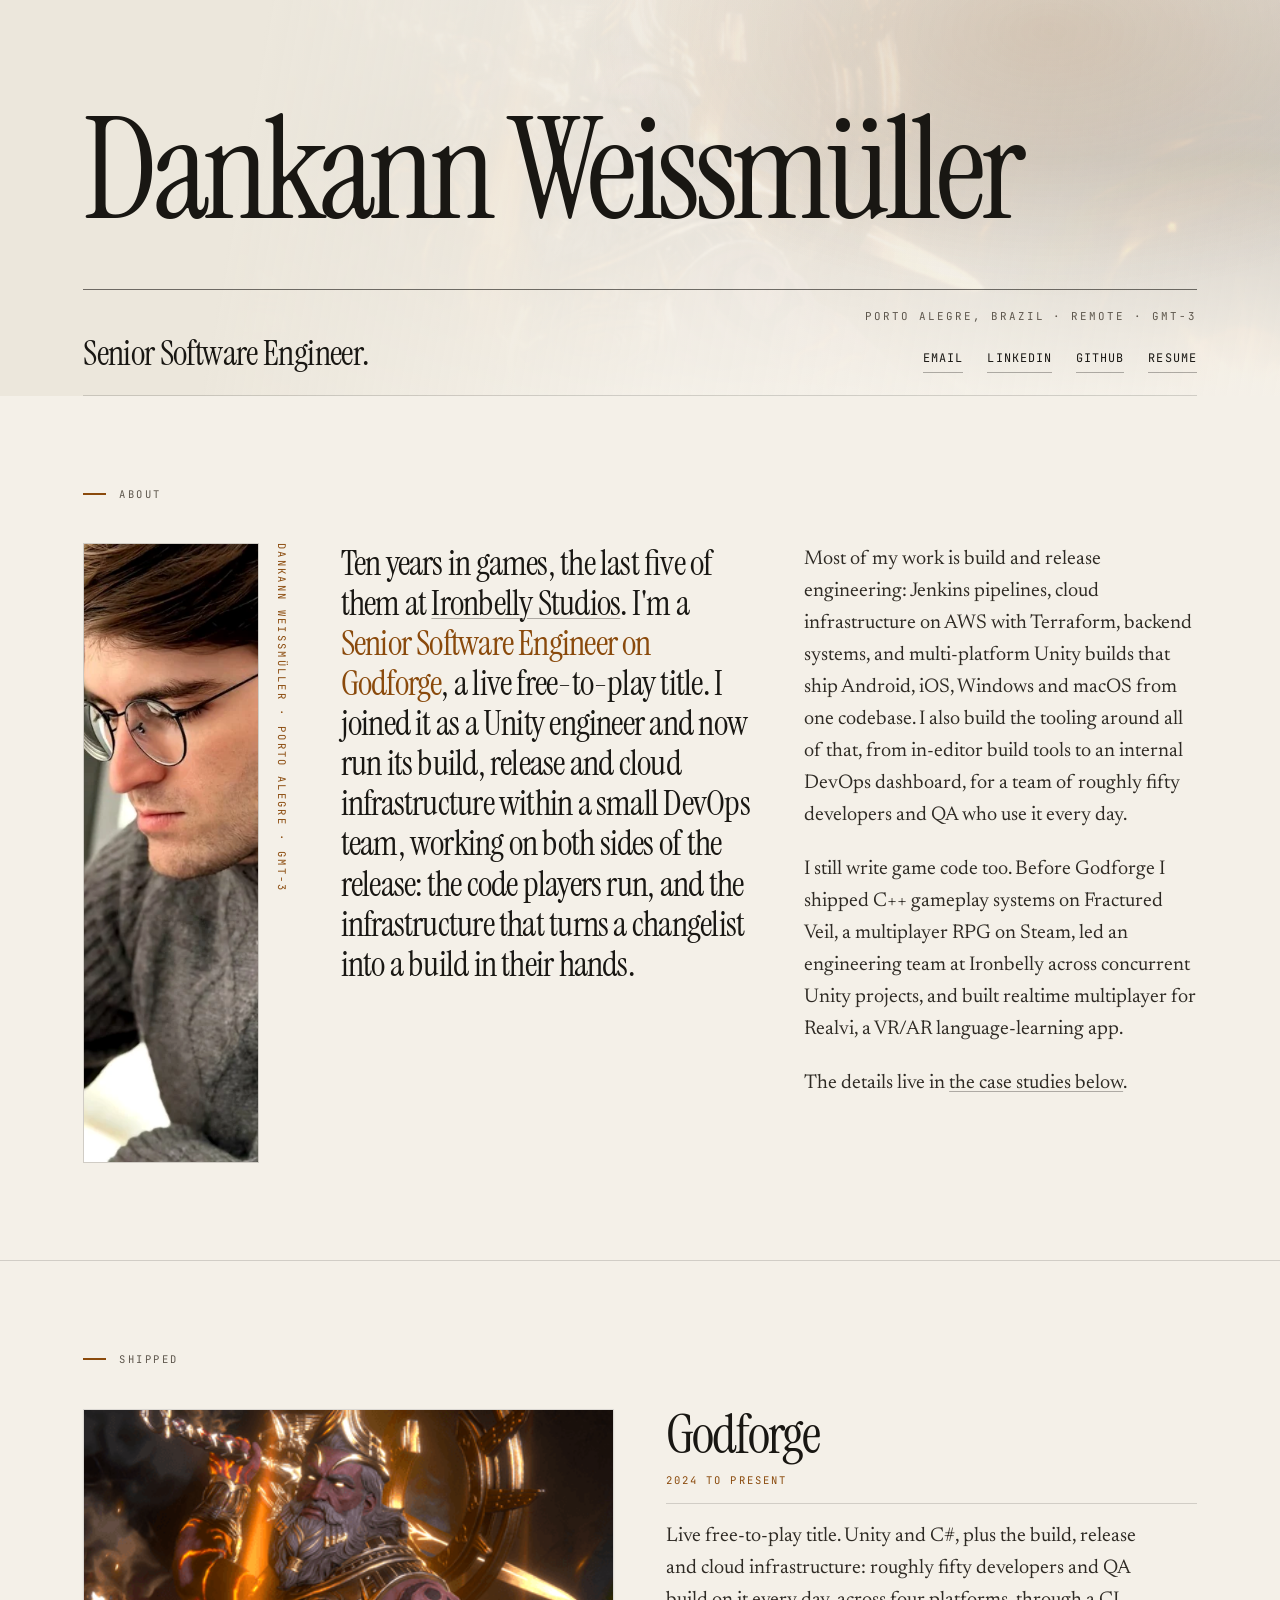
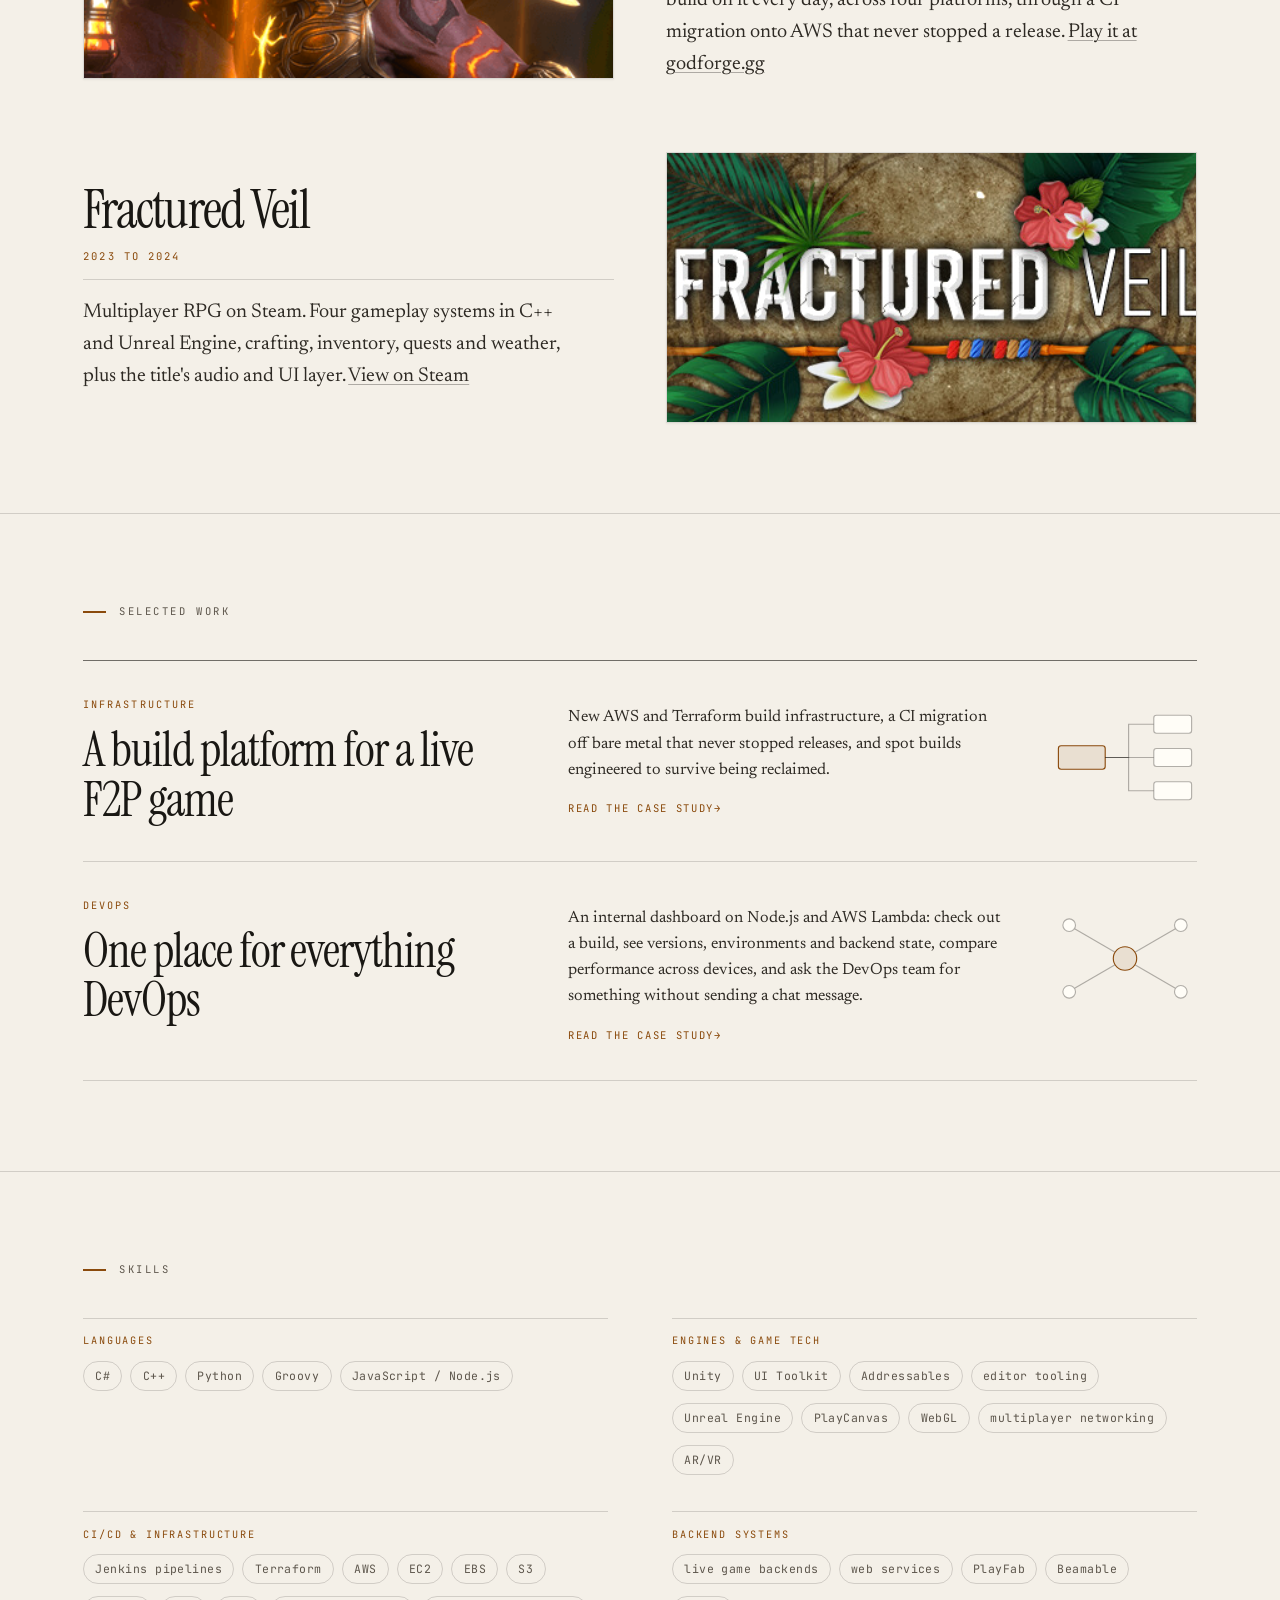
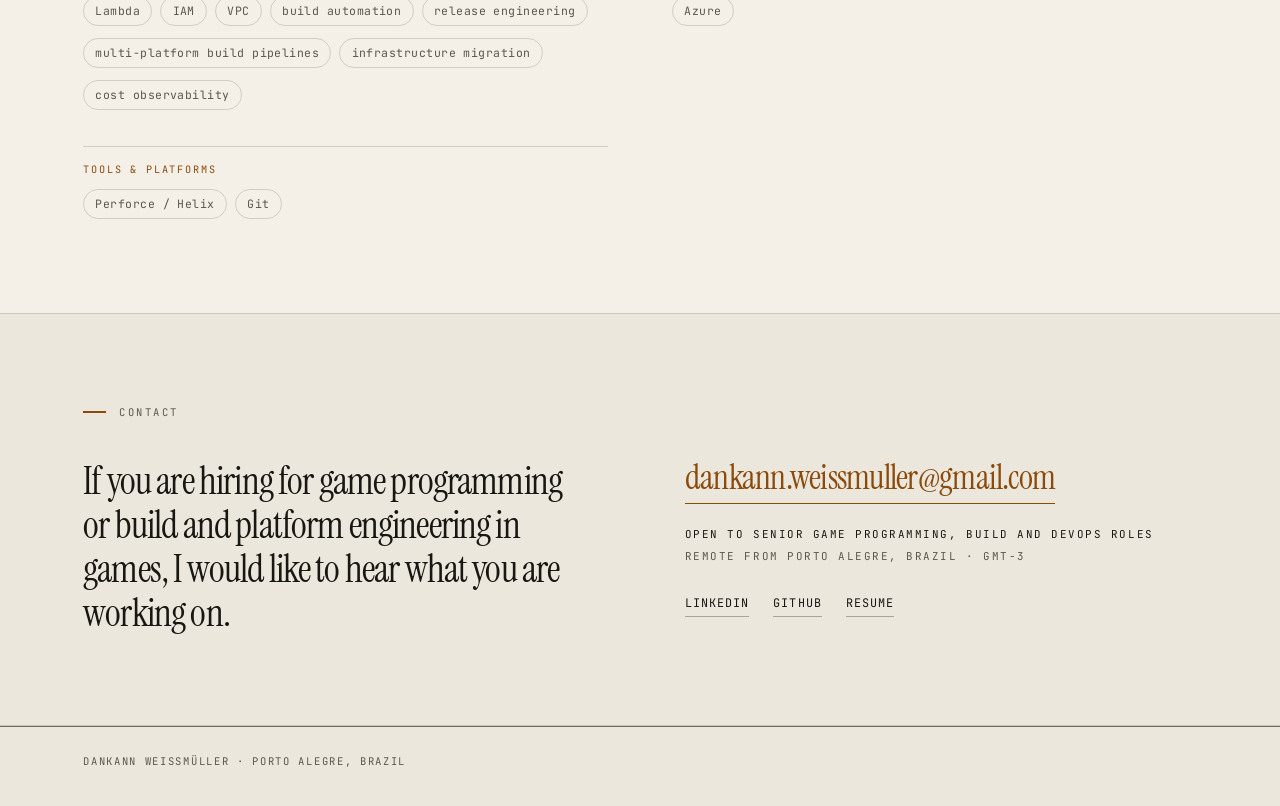
==== commit e1d89664: "Add portrait strip to about section, point og:image and JSON-LD at it" ====
--- a/index.html
+++ b/index.html
@@ -13,7 +13,7 @@
 <meta property="og:title" content="Dankann Weissmüller · Senior Software Engineer">
 <meta property="og:description" content="Senior software engineer in games. Unity, C#, Jenkins, Terraform, AWS.">
 <meta property="og:url" content="https://dankann.github.io/">
-<meta property="og:image" content="https://dankann.github.io/assets/img/godforge.png">
+<meta property="og:image" content="https://dankann.github.io/assets/img/portrait-og.jpg">
 <link rel="canonical" href="https://dankann.github.io/">
 <link rel="icon" href="data:image/svg+xml,%3Csvg xmlns='http://www.w3.org/2000/svg' viewBox='0 0 64 64'%3E%3Crect width='64' height='64' rx='13' fill='%230e1014'/%3E%3Ctext x='32' y='41' text-anchor='middle' font-family='Helvetica,Arial,sans-serif' font-size='24' font-weight='700' letter-spacing='-1' fill='%23e0a458'%3EDW%3C/text%3E%3C/svg%3E">
 <link rel="preconnect" href="https://fonts.googleapis.com">
@@ -29,7 +29,7 @@
     "name": "Dankann Weissmüller",
     "jobTitle": "Senior Software Engineer",
     "url": "https://dankann.github.io/",
-    "image": "https://dankann.github.io/assets/img/godforge.png",
+    "image": "https://dankann.github.io/assets/img/portrait-og.jpg",
     "sameAs": [
       "https://www.linkedin.com/in/dankannweissmuller",
       "https://github.com/Dankann"
@@ -66,6 +66,10 @@
   <div class="wrap">
     <p class="eyebrow">About</p>
     <div class="about-grid">
+      <figure class="about-portrait reveal">
+        <img src="assets/img/portrait.webp" alt="Dankann Weissmüller" width="440" height="800" loading="lazy">
+        <figcaption>Dankann Weissmüller · Porto Alegre · GMT-3</figcaption>
+      </figure>
       <p class="standfirst reveal">Ten years in games, the last five of them at <a href="https://www.ironbellystudios.com/" rel="noopener">Ironbelly Studios</a>. I'm a <strong>Senior Software Engineer on Godforge</strong>, a live free-to-play title. I joined it as a Unity engineer and now run its build, release and cloud infrastructure within a small DevOps team, working on both sides of the release: the code players run, and the infrastructure that turns a changelist into a build in their hands.</p>
       <div class="rest reveal">
         <p>Most of my work is build and release engineering: Jenkins pipelines, cloud infrastructure on AWS with Terraform, backend systems, and multi-platform Unity builds that ship Android, iOS, Windows and macOS from one codebase. I also build the tooling around all of that, from in-editor build tools to an internal DevOps dashboard, for a team of roughly fifty developers and QA who use it every day.</p>
--- a/style.css
+++ b/style.css
@@ -299,6 +299,37 @@
   margin-bottom: 0;
 }
 
+.about-portrait {
+  display: flex;
+  gap: 0.9rem;
+  margin: 0 0 0.5rem;
+  padding: 0;
+  background: none;
+  border: 0;
+  overflow-x: visible;
+}
+
+.about-portrait img {
+  width: 10rem;
+  height: 20rem;
+  object-fit: cover;
+  object-position: 50% 0;
+  border: 1px solid var(--line);
+  filter: var(--art-filter);
+}
+
+.about-portrait figcaption {
+  writing-mode: vertical-rl;
+  font-family: var(--mono);
+  font-size: 0.66rem;
+  line-height: 1.5;
+  letter-spacing: 0.22em;
+  text-transform: uppercase;
+  color: var(--accent);
+  margin: 0;
+  min-width: 0;
+}
+
 .rest strong {
   color: var(--text);
   font-weight: 600;
@@ -565,6 +596,30 @@
     grid-template-columns: 1.05fr 1fr;
     gap: clamp(2rem, 5vw, 5rem);
     align-items: start;
+  }
+
+  .about-portrait {
+    grid-column: 1 / -1;
+  }
+
+  @media (min-width: 68rem) {
+    .about-grid {
+      grid-template-columns: auto 1.05fr 1fr;
+      gap: clamp(2rem, 4vw, 3.25rem);
+    }
+
+    .about-grid .standfirst {
+      font-size: clamp(1.5rem, 1.05rem + 1.5vw, 2.2rem);
+    }
+
+    .about-portrait {
+      grid-column: auto;
+    }
+
+    .about-portrait img {
+      width: 11rem;
+      height: 38.75rem;
+    }
   }
 
   .plate {
